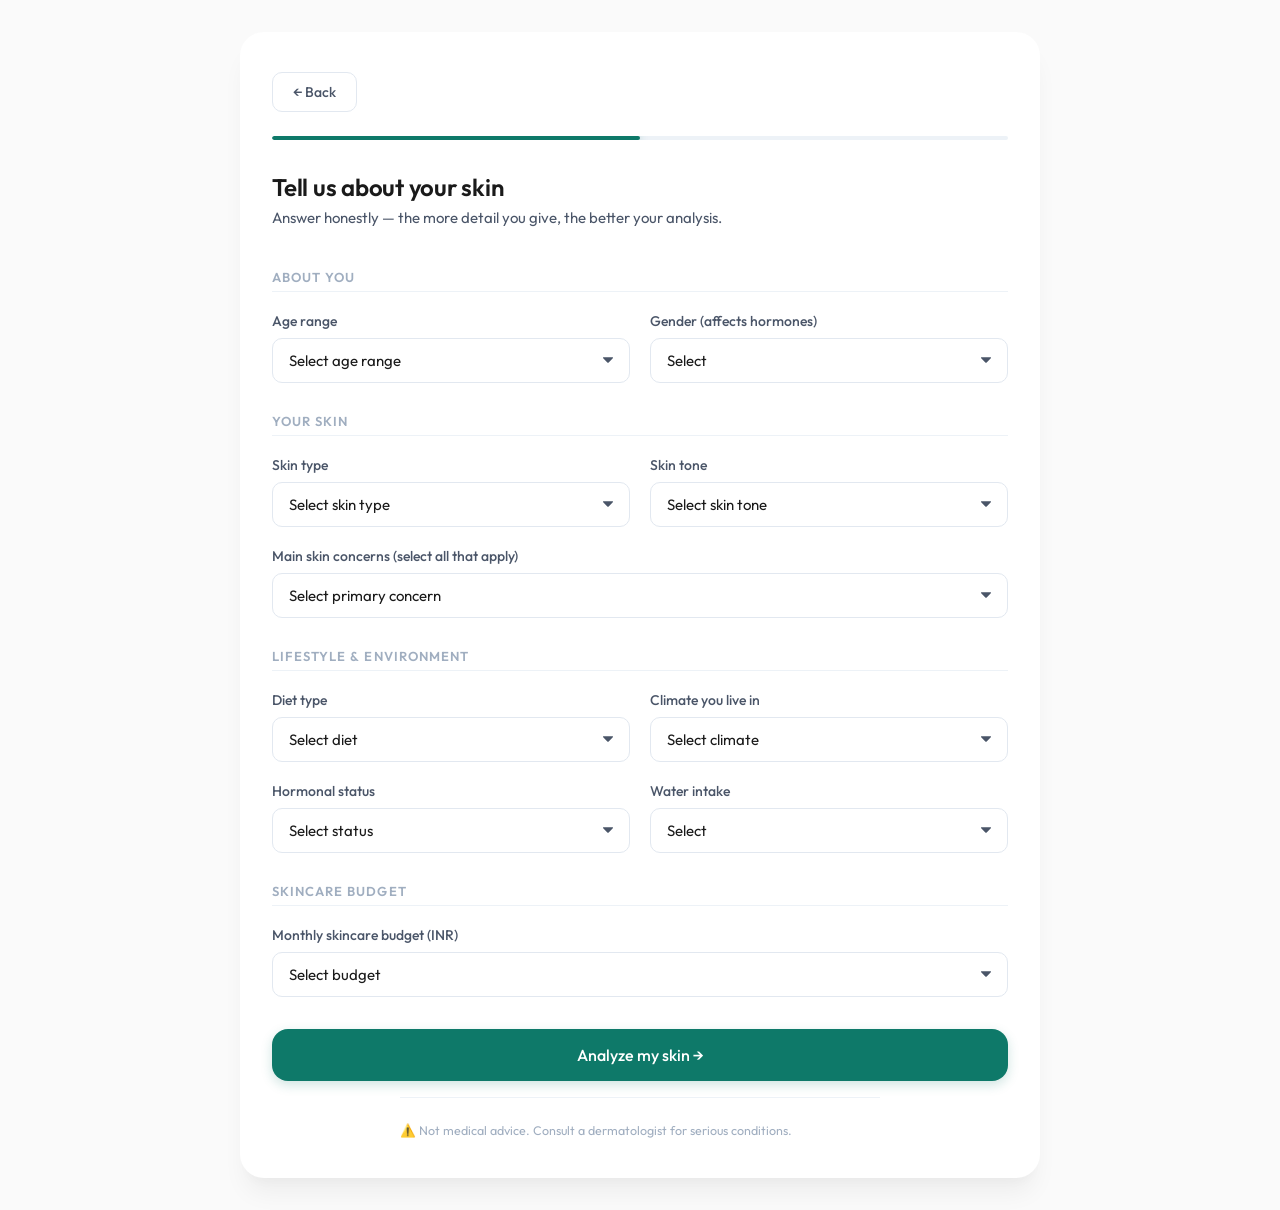
==== front-end/form.html @ 46da11d4 "Initial commit with AI assistant and skin model" ====
<!DOCTYPE html>
<html lang="en">
<head>
  <meta charset="UTF-8">
  <title>Analyze Skin - AI Skin Assistant</title>
  <link rel="stylesheet" href="style.css">
</head>
<body>
<div class="app">
  <a href="index.html" class="back-btn">← Back</a>
  <div class="progress-bar"><div class="progress-fill" style="width: 50%" id="progressBar"></div></div>

  <div class="form-header">
    <h2>Tell us about your skin</h2>
    <p>Answer honestly — the more detail you give, the better your analysis.</p>
  </div>

  <div class="form-grid">
    <span class="section-title">About you</span>

    <div class="form-group">
      <label>Age range</label>
      <select id="age">
        <option value="">Select age range</option>
        <option>13–17</option><option>18–24</option><option>25–34</option>
        <option>35–44</option><option>45–54</option><option>55+</option>
      </select>
    </div>

    <div class="form-group">
      <label>Gender (affects hormones)</label>
      <select id="gender">
        <option value="">Select</option>
        <option>Female</option><option>Male</option><option>Non-binary</option><option>Prefer not to say</option>
      </select>
    </div>

    <span class="section-title">Your skin</span>

    <div class="form-group">
      <label>Skin type</label>
      <select id="skinType">
        <option value="">Select skin type</option>
        <option>Oily</option><option>Dry</option><option>Combination</option>
        <option>Normal</option><option>Sensitive</option>
      </select>
    </div>

    <div class="form-group">
      <label>Skin tone</label>
      <select id="skinTone">
        <option value="">Select skin tone</option>
        <option>Very fair (Type I)</option><option>Fair (Type II)</option>
        <option>Medium (Type III)</option><option>Olive (Type IV)</option>
        <option>Brown (Type V)</option><option>Deep (Type VI)</option>
      </select>
    </div>

    <div class="form-group full">
      <label>Main skin concerns (select all that apply)</label>
      <select id="concerns">
        <option value="">Select primary concern</option>
        <option>Acne / breakouts</option><option>Dryness / flakiness</option>
        <option>Oiliness / shine</option><option>Pigmentation / dark spots</option>
        <option>Anti-aging / wrinkles</option><option>Redness / rosacea</option>
        <option>Uneven texture</option><option>Dullness</option>
      </select>
    </div>

    <span class="section-title">Lifestyle & environment</span>

    <div class="form-group">
      <label>Diet type</label>
      <select id="diet">
        <option value="">Select diet</option>
        <option>Balanced / healthy</option><option>High sugar / processed</option>
        <option>Dairy-heavy</option><option>Plant-based / vegan</option>
        <option>High protein / gym-focused</option>
      </select>
    </div>

    <div class="form-group">
      <label>Climate you live in</label>
      <select id="climate">
        <option value="">Select climate</option>
        <option>Hot & humid</option><option>Hot & dry</option>
        <option>Temperate / mild</option><option>Cold & dry</option>
        <option>Tropical</option>
      </select>
    </div>

    <div class="form-group">
      <label>Hormonal status</label>
      <select id="hormonal">
        <option value="">Select status</option>
        <option>Regular cycles, no issues</option><option>PCOS / hormonal acne</option>
        <option>Pregnant / postpartum</option><option>Menopause / perimenopause</option>
        <option>On hormonal contraception</option><option>Not applicable</option>
      </select>
    </div>

    <div class="form-group">
      <label>Water intake</label>
      <select id="water">
        <option value="">Select</option>
        <option>Less than 1L/day</option><option>1–2L/day</option>
        <option>2–3L/day</option><option>3L+ per day</option>
      </select>
    </div>

    <span class="section-title">Skincare budget</span>

    <div class="form-group full">
      <label>Monthly skincare budget (INR)</label>
      <select id="budget">
        <option value="">Select budget</option>
        <option>Under ₹1500 (drugstore)</option><option>₹1500–₹4000 (mid-range)</option>
        <option>₹4000–₹8000 (premium)</option><option>₹8000–₹16000 (luxury)</option>
        <option>₹16000+ (ultra-premium)</option>
      </select>
    </div>
  </div>

  <div class="error-msg" id="errorMsg">Please fill in all fields before analyzing.</div>

  <button class="analyze-btn" id="analyzeBtn" onclick="runAnalysis()">Analyze my skin →</button>

  <p class="disclaimer" style="text-align:left; margin-top:1rem;">⚠️ Not medical advice. Consult a dermatologist for serious conditions.</p>
</div>

<script>
  const fields = ['age','gender','skinType','skinTone','concerns','diet','climate','hormonal','water','budget'];
  
  // optionally load draft payload if they pressed back
  window.onload = () => {
    try {
      const saved = sessionStorage.getItem('skin_userdata');
      if (saved) {
        const d = JSON.parse(saved);
        fields.forEach(f => {
            if (d[f]) document.getElementById(f).value = d[f];
        });
      }
    } catch(e) {}
  };

  function validate() {
    for (let f of fields) {
      if (!document.getElementById(f).value) return false;
    }
    return true;
  }

  function getFormData() {
    const d = {};
    fields.forEach(f => d[f] = document.getElementById(f).value);
    return d;
  }

  function runAnalysis() {
    const err = document.getElementById('errorMsg');
    if (!validate()) { 
        err.classList.add('visible'); 
        return; 
    }
    err.classList.remove('visible');

    const userData = getFormData();
    sessionStorage.setItem('skin_userdata', JSON.stringify(userData));
    window.location.href = 'results.html';
  }
</script>
</body>
</html>
---- front-end/style.css ----
@import url('https://fonts.googleapis.com/css2?family=Outfit:wght@300;400;500;600&display=swap');

:root {
  --font-sans: 'Outfit', sans-serif;
  --color-text-primary: #1A1A1A;
  --color-text-secondary: #4A5568;
  --color-text-tertiary: #A0AEC0;
  --color-background-primary: #FFFFFF;
  --color-background-secondary: #F7FAFC;
  --color-border-secondary: #E2E8F0;
  --color-border-tertiary: #EDF2F7;
  --border-radius-md: 10px;
  --border-radius-lg: 16px;
  --border-radius-xl: 24px;
  --primary-color: #0E7969;
  --primary-hover: #0a5f51;
  --gradient-bg: linear-gradient(135deg, #f0fDf4 0%, #e2f5ee 100%);
  --card-shadow: 0 4px 6px -1px rgba(0, 0, 0, 0.05), 0 2px 4px -1px rgba(0, 0, 0, 0.03);
  --hover-shadow: 0 10px 15px -3px rgba(0, 0, 0, 0.1), 0 4px 6px -2px rgba(0, 0, 0, 0.05);
}

* { box-sizing: border-box; margin: 0; padding: 0; }
body { 
  font-family: var(--font-sans); 
  color: var(--color-text-primary); 
  background-color: #FAFAFA;
  min-height: 100vh;
  padding: 2rem 1rem;
  overflow-x: hidden;
}

.app { 
  width: 100%;
  max-width: 800px; 
  margin: 0 auto;
  background: var(--color-background-primary);
  border-radius: var(--border-radius-xl);
  box-shadow: 0 20px 25px -5px rgba(0, 0, 0, 0.05), 0 10px 10px -5px rgba(0, 0, 0, 0.02);
  padding: 2.5rem 2rem; 
  position: relative;
  animation: slideUp 0.6s ease-out forwards;
}

@keyframes slideUp {
  from { opacity: 0; transform: translateY(20px); }
  to { opacity: 1; transform: translateY(0); }
}

/* HOME */
.home-hero { text-align: center; padding: 1rem 1rem 3rem; }
.logo-ring { 
  width: 84px; height: 84px; 
  border-radius: 50%; 
  background: var(--gradient-bg); 
  display: flex; align-items: center; justify-content: center; 
  margin: 0 auto 1.5rem; 
  font-size: 36px; 
  box-shadow: inset 0 2px 4px rgba(255,255,255,0.6), 0 4px 10px rgba(14, 121, 105, 0.15);
  animation: float 6s ease-in-out infinite;
}

@keyframes float {
  0% { transform: translateY(0px); }
  50% { transform: translateY(-8px); }
  100% { transform: translateY(0px); }
}

.home-hero h1 { font-size: 32px; font-weight: 600; margin-bottom: 0.75rem; letter-spacing: -0.02em; }
.home-hero p { font-size: 16px; color: var(--color-text-secondary); max-width: 480px; margin: 0 auto 2.5rem; line-height: 1.6; animation: fadeIn 0.8s ease-out forwards; animation-delay: 0.2s; opacity: 0; }

.feature-grid { display: grid; grid-template-columns: repeat(auto-fit, minmax(170px, 1fr)); gap: 16px; margin-bottom: 3rem; }
.feat-card { 
  background: var(--color-background-secondary); 
  border-radius: var(--border-radius-lg); 
  padding: 1.25rem; 
  font-size: 14px;
  border: 1px solid transparent;
  transition: all 0.3s cubic-bezier(0.4, 0, 0.2, 1);
  animation: fadeIn 0.6s ease-out forwards;
  opacity: 0;
}
.feat-card:nth-child(1) { animation-delay: 0.3s; }
.feat-card:nth-child(2) { animation-delay: 0.4s; }
.feat-card:nth-child(3) { animation-delay: 0.5s; }
.feat-card:nth-child(4) { animation-delay: 0.6s; }

.feat-card:hover {
  transform: translateY(-6px) scale(1.02);
  box-shadow: var(--hover-shadow);
  border-color: #c6f0e3;
  background: #fff;
}

.feat-card .feat-icon { font-size: 24px; margin-bottom: 10px; }
.feat-card .feat-title { font-weight: 600; font-size: 15px; margin-bottom: 6px; color: var(--primary-color); }
.feat-card .feat-desc { color: var(--color-text-secondary); font-size: 13.5px; line-height: 1.5; }

.start-btn { 
  background: var(--primary-color); 
  color: #fff; 
  border: none; 
  border-radius: var(--border-radius-lg); 
  padding: 16px 48px; 
  font-size: 17px; 
  font-weight: 500; 
  font-family: var(--font-sans);
  cursor: pointer; 
  transition: all 0.2s ease; 
  box-shadow: 0 4px 12px rgba(14, 121, 105, 0.2);
  display: inline-block;
  text-decoration: none;
}
.start-btn:hover { background: var(--primary-hover); transform: scale(1.02); box-shadow: 0 6px 16px rgba(14, 121, 105, 0.3); }
.start-btn:active { transform: scale(0.98); }

.disclaimer { margin-top: 2rem; font-size: 12.5px; color: var(--color-text-tertiary); max-width: 480px; margin-left: auto; margin-right: auto; text-align: center; border-top: 1px solid var(--color-border-tertiary); padding-top: 1.5rem; }

/* FORM */
.form-page, .results-page { display: block; animation: fadeIn 0.4s ease-out forwards; }
@keyframes fadeIn { from { opacity: 0; transform: translateY(10px); } to { opacity: 1; transform: translateY(0); } }

.form-header { margin-bottom: 2rem; }
.form-header h2 { font-size: 24px; font-weight: 600; letter-spacing: -0.01em; }
.form-header p { font-size: 15px; color: var(--color-text-secondary); margin-top: 6px; }

.form-grid { display: grid; grid-template-columns: 1fr 1fr; gap: 20px; }
.form-group { display: flex; flex-direction: column; gap: 8px; }
.form-group.full { grid-column: 1 / -1; }
.form-group label { font-size: 14px; font-weight: 500; color: var(--color-text-secondary); }
.form-group select, .form-group input { 
  padding: 12px 16px; 
  border-radius: var(--border-radius-md); 
  border: 1.5px solid var(--color-border-secondary); 
  background: var(--color-background-primary); 
  color: var(--color-text-primary); 
  font-size: 15px; 
  font-family: var(--font-sans); 
  width: 100%; 
  transition: all 0.2s;
  appearance: none;
  background-image: url("data:image/svg+xml;charset=US-ASCII,%3Csvg%20xmlns%3D%22http%3A%2F%2Fwww.w3.org%2F2000%2Fsvg%22%20width%3D%22292.4%22%20height%3D%22292.4%22%3E%3Cpath%20fill%3D%22%234A5568%22%20d%3D%22M287%2069.4a17.6%2017.6%200%200%200-13-5.4H18.4c-5%200-9.3%201.8-12.9%205.4A17.6%2017.6%200%200%200%200%2082.2c0%205%201.8%209.3%205.4%2012.9l128%20127.9c3.6%203.6%207.8%205.4%2012.8%205.4s9.2-1.8%2012.8-5.4L287%2095c3.5-3.5%205.4-7.8%205.4-12.8%200-5-1.9-9.2-5.5-12.8z%22%2F%3E%3C%2Fsvg%3E");
  background-repeat: no-repeat;
  background-position: right 1rem top 50%;
  background-size: 0.65rem auto;
}
.form-group select:focus, .form-group input:focus { 
  outline: none; 
  border-color: var(--primary-color); 
  box-shadow: 0 0 0 4px rgba(14, 121, 105, 0.1); 
}

.section-title { font-size: 13px; font-weight: 600; color: var(--color-text-tertiary); text-transform: uppercase; letter-spacing: 0.08em; grid-column: 1 / -1; margin-top: 10px; padding-bottom: 6px; border-bottom: 1.5px solid var(--color-border-tertiary); }

.analyze-btn { margin-top: 2rem; background: var(--primary-color); color: #fff; border: none; border-radius: var(--border-radius-lg); padding: 16px 32px; font-size: 16px; font-weight: 500; font-family: var(--font-sans); cursor: pointer; transition: all 0.2s; width: 100%; box-shadow: 0 4px 12px rgba(14, 121, 105, 0.2); }
.analyze-btn:hover { background: var(--primary-hover); transform: translateY(-2px); }
.analyze-btn:active { transform: translateY(0); }
.analyze-btn:disabled { opacity: 0.6; cursor: not-allowed; transform: none; }

.back-btn { background: transparent; border: 1.5px solid var(--color-border-secondary); border-radius: var(--border-radius-md); padding: 10px 20px; font-size: 14px; font-family: var(--font-sans); font-weight: 500; cursor: pointer; color: var(--color-text-secondary); margin-bottom: 1.5rem; transition: all 0.2s; display: inline-block; text-decoration: none; }
.back-btn:hover { background: var(--color-background-secondary); border-color: var(--color-text-tertiary); }

/* RESULTS */
.results-header { margin-bottom: 2rem; }
.results-header h2 { font-size: 24px; font-weight: 600; }
.results-header p { font-size: 15px; color: var(--color-text-secondary); margin-top: 6px; }

.loading-state { text-align: center; padding: 4rem 1rem; }
.spinner { width: 48px; height: 48px; border: 3px solid var(--color-border-tertiary); border-top-color: var(--primary-color); border-radius: 50%; animation: spin 0.8s ease-in-out infinite; margin: 0 auto 1.5rem; }
.loading-state p { color: var(--color-text-secondary); font-size: 16px; font-weight: 500; }

.result-content { display: none; }
.result-content.visible { display: block; animation: fadeIn 0.5s ease forwards; }

.result-section { background: #fff; border: 1.5px solid var(--color-border-tertiary); border-radius: var(--border-radius-lg); padding: 1.75rem; margin-bottom: 1.25rem; box-shadow: var(--card-shadow); transition: transform 0.3s cubic-bezier(0.4, 0, 0.2, 1), box-shadow 0.3s ease; opacity: 0; animation: slideUp 0.6s ease-out forwards; }
.result-section:nth-child(1) { animation-delay: 0.1s; }
.result-section:nth-child(2) { animation-delay: 0.2s; }
.result-section:nth-child(3) { animation-delay: 0.3s; }
.result-section:nth-child(4) { animation-delay: 0.4s; }
.result-section:nth-child(5) { animation-delay: 0.5s; }
.result-section:nth-child(6) { animation-delay: 0.6s; }

.result-section:hover { border-color: var(--color-border-secondary); transform: translateY(-4px); box-shadow: var(--hover-shadow); }

.section-badge { font-size: 12px; font-weight: 600; text-transform: uppercase; letter-spacing: 0.08em; padding: 4px 12px; border-radius: 20px; display: inline-block; margin-bottom: 14px; }
.badge-analysis { background: var(--gradient-bg); color: #0F6E56; }
.badge-routine { background: linear-gradient(135deg, #e6f1fb 0%, #d4e6f9 100%); color: #185FA5; }
.badge-explain { background: linear-gradient(135deg, #faeeda 0%, #f3e0c0 100%); color: #854F0B; }
.badge-tips { background: linear-gradient(135deg, #eeedfe 0%, #e0defe 100%); color: #534AB7; }
.badge-fairness { background: linear-gradient(135deg, #faece7 0%, #f3dbd2 100%); color: #993C1D; }

.result-section h3 { font-size: 18px; font-weight: 600; margin-bottom: 14px; color: var(--color-text-primary); }
.result-body { font-size: 15.5px; color: var(--color-text-secondary); line-height: 1.8; white-space: pre-wrap; }

.metric-row { display: flex; gap: 12px; flex-wrap: wrap; margin-bottom: 20px; }
.metric-chip { background: var(--color-background-secondary); border: 1px solid var(--color-border-tertiary); border-radius: 20px; padding: 8px 16px; font-size: 14px; display: flex; align-items: center; gap: 10px; font-weight: 500; }
.metric-dot { width: 10px; height: 10px; border-radius: 50%; flex-shrink: 0; box-shadow: 0 0 0 2px rgba(255,255,255,0.8); }
.dot-low { background: #1D9E75; }
.dot-mid { background: #EF9F27; }
.dot-high { background: #E24B4A; }

.restart-btn { margin-top: 2rem; background: var(--color-background-secondary); border: 1.5px solid var(--color-border-secondary); border-radius: var(--border-radius-lg); padding: 14px 32px; font-size: 15px; font-weight: 500; font-family: var(--font-sans); cursor: pointer; color: var(--color-text-secondary); width: 100%; transition: all 0.2s; display: block; text-align: center; text-decoration: none; }
.restart-btn:hover { background: #E2E8F0; color: var(--color-text-primary); transform: translateY(-2px); }

.progress-bar { height: 4px; background: var(--color-border-tertiary); border-radius: 4px; margin-bottom: 2rem; overflow: hidden; position: relative; }
.progress-fill { height: 100%; background: var(--primary-color); border-radius: 4px; transition: width 0.6s cubic-bezier(0.4, 0, 0.2, 1); box-shadow: 0 0 8px rgba(14, 121, 105, 0.4); }

.error-msg { background: #FEF2F2; color: #991B1B; border: 1.5px solid #FCA5A5; border-radius: var(--border-radius-md); padding: 14px 18px; font-size: 14.5px; font-weight: 500; margin-top: 1.5rem; display: none; animation: shake 0.4s ease-in-out; }
@keyframes shake { 0%, 100% { transform: translateX(0); } 25% { transform: translateX(-4px); } 75% { transform: translateX(4px); } }
.error-msg.visible { display: block; }
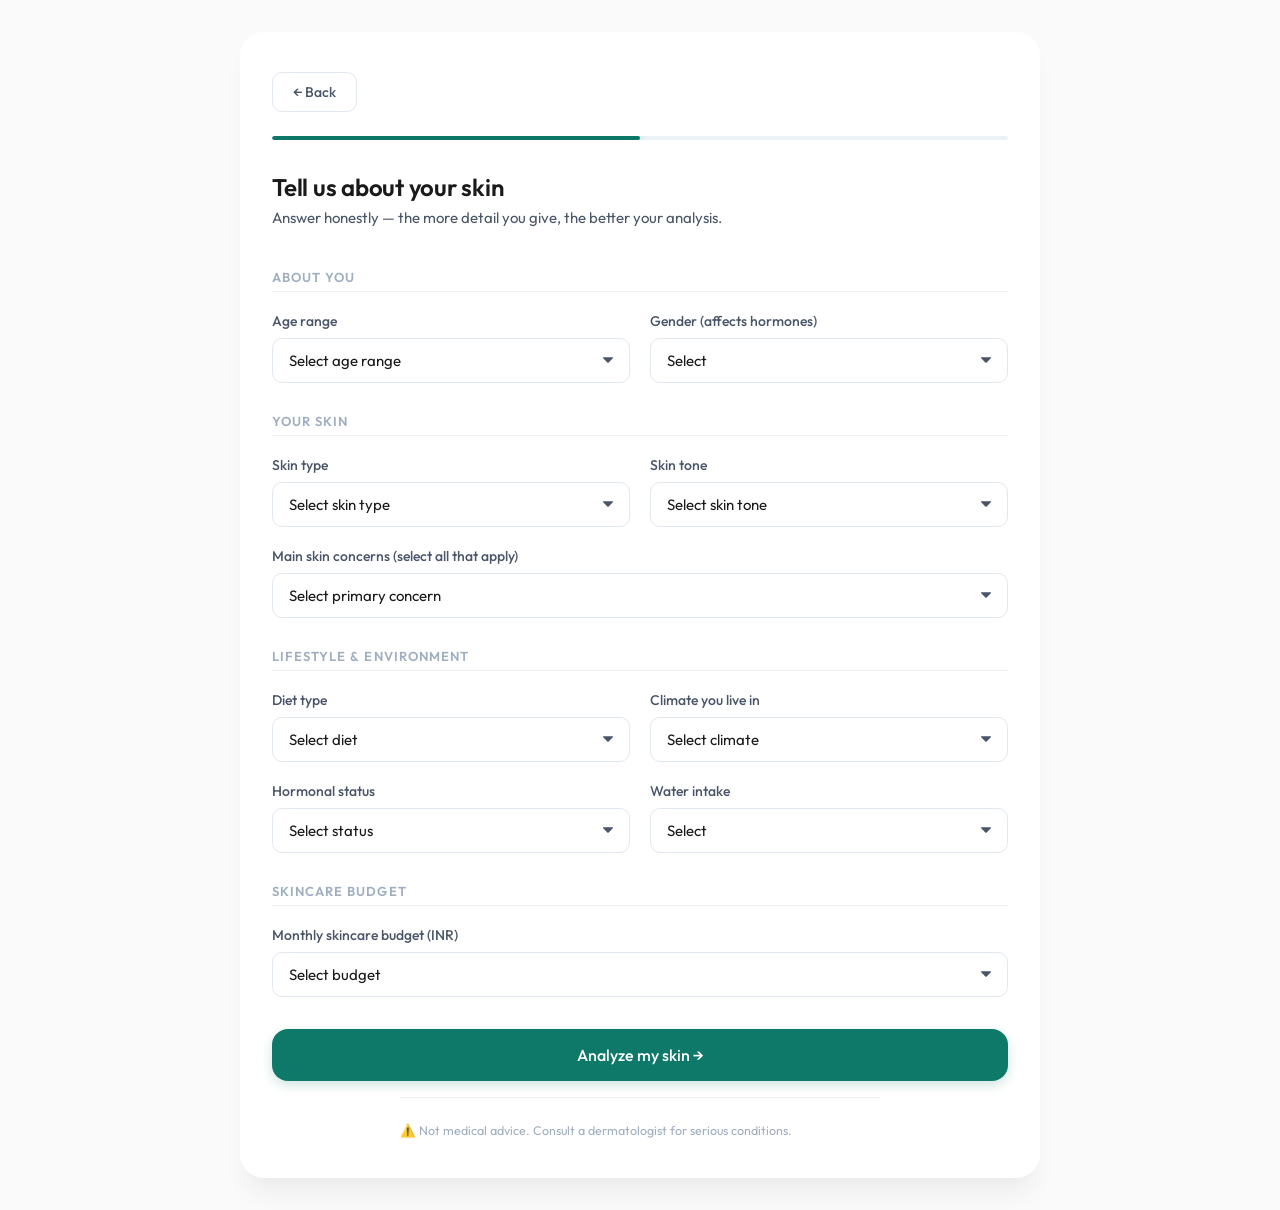
==== commit ea9f64cc: "Improve mobile responsiveness: add viewport tags and media queries" ====
--- a/front-end/form.html
+++ b/front-end/form.html
@@ -2,6 +2,7 @@
 <html lang="en">
 <head>
   <meta charset="UTF-8">
+  <meta name="viewport" content="width=device-width, initial-scale=1.0">
   <title>Analyze Skin - AI Skin Assistant</title>
   <link rel="stylesheet" href="style.css">
 </head>
@@ -29,7 +30,7 @@
 
     <div class="form-group">
       <label>Gender (affects hormones)</label>
-      <select id="gender">
+      <select id="gender" onchange="updateHormonalOptions()">
         <option value="">Select</option>
         <option>Female</option><option>Male</option><option>Non-binary</option><option>Prefer not to say</option>
       </select>
@@ -114,9 +115,9 @@
       <label>Monthly skincare budget (INR)</label>
       <select id="budget">
         <option value="">Select budget</option>
-        <option>Under ₹1500 (drugstore)</option><option>₹1500–₹4000 (mid-range)</option>
-        <option>₹4000–₹8000 (premium)</option><option>₹8000–₹16000 (luxury)</option>
-        <option>₹16000+ (ultra-premium)</option>
+        <option>Under ₹500 (Value)</option><option>₹500–₹1000 (Budget Friendly)</option>
+        <option>₹1000–₹2500 (Mid-range)</option><option>₹2500–₹5000 (Premium)</option>
+        <option>₹5000–₹10000 (High-end)</option><option>₹10000+ (Luxury)</option>
       </select>
     </div>
   </div>
@@ -138,11 +139,68 @@
       if (saved) {
         const d = JSON.parse(saved);
         fields.forEach(f => {
-            if (d[f]) document.getElementById(f).value = d[f];
+            if (d[f]) {
+                const el = document.getElementById(f);
+                if (el) {
+                    el.value = d[f];
+                    if (f === 'gender') updateHormonalOptions();
+                }
+            }
         });
+        // re-apply hormonal value after its options are populated
+        if (d.hormonal) document.getElementById('hormonal').value = d.hormonal;
       }
     } catch(e) {}
   };
+
+  const hormonalOptions = {
+    'Female': [
+      'Regular cycles, no issues',
+      'PCOS / hormonal acne',
+      'Pregnant / postpartum',
+      'Menopause / perimenopause',
+      'On hormonal contraception'
+    ],
+    'Male': [
+      'Balanced / Healthy',
+      'High Testosterone (potential oiliness)',
+      'Low Testosterone (potential dryness)',
+      'Stress-related hormonal spikes',
+      'Not applicable'
+    ],
+    'Non-binary': [
+      'Hormonal balance / Regular',
+      'Hormonal-related acne',
+      'Hormone Replacement Therapy (HRT)',
+      'Other / Fluctuating',
+      'Not applicable'
+    ],
+    'Prefer not to say': [
+      'Hormonal balance / Regular',
+      'Hormonal-related acne',
+      'Other / Fluctuating',
+      'Not applicable'
+    ]
+  };
+
+  function updateHormonalOptions() {
+    const gender = document.getElementById('gender').value;
+    const hormonalSelect = document.getElementById('hormonal');
+    const options = hormonalOptions[gender] || ['Select gender first'];
+    
+    const currentVal = hormonalSelect.value;
+    hormonalSelect.innerHTML = '<option value="">Select status</option>';
+    
+    options.forEach(opt => {
+      const o = document.createElement('option');
+      o.value = opt;
+      o.textContent = opt;
+      hormonalSelect.appendChild(o);
+    });
+
+    // Try to restore value if it still exists in the new list
+    if (currentVal) hormonalSelect.value = currentVal;
+  }
 
   function validate() {
     for (let f of fields) {
--- a/front-end/style.css
+++ b/front-end/style.css
@@ -188,8 +188,78 @@
 .badge-tips { background: linear-gradient(135deg, #eeedfe 0%, #e0defe 100%); color: #534AB7; }
 .badge-fairness { background: linear-gradient(135deg, #faece7 0%, #f3dbd2 100%); color: #993C1D; }
 
-.result-section h3 { font-size: 18px; font-weight: 600; margin-bottom: 14px; color: var(--color-text-primary); }
+.result-section h3 { font-size: 20px; font-weight: 600; margin-bottom: 18px; color: var(--color-text-primary); border-bottom: 2px solid var(--color-border-tertiary); padding-bottom: 10px; }
 .result-body { font-size: 15.5px; color: var(--color-text-secondary); line-height: 1.8; white-space: pre-wrap; }
+
+.result-body h4 { font-size: 14px; font-weight: 700; color: var(--color-text-tertiary); margin-top: 32px; margin-bottom: 12px; text-transform: uppercase; letter-spacing: 0.1em; border-left: 2px solid var(--primary-color); padding-left: 12px; }
+
+.choice-block { margin-bottom: 24px; display: flex; flex-direction: column; gap: 12px; }
+
+.primary-suggestion { 
+  background: white; 
+  border: 2px solid var(--primary-color); 
+  border-radius: var(--border-radius-lg); 
+  padding: 24px; 
+  position: relative; 
+  box-shadow: 0 10px 15px -3px rgba(14, 121, 105, 0.1); 
+  transition: all 0.3s;
+}
+.primary-suggestion:hover { transform: scale(1.01); box-shadow: 0 15px 25px -5px rgba(14, 121, 105, 0.15); }
+
+.strong-badge { 
+  position: absolute; 
+  top: -12px; 
+  left: 20px; 
+  background: var(--primary-color); 
+  color: white; 
+  font-size: 10px; 
+  font-weight: 700; 
+  padding: 4px 12px; 
+  border-radius: 20px; 
+  letter-spacing: 0.05em; 
+  box-shadow: 0 4px 6px rgba(14, 121, 105, 0.2);
+}
+
+.prod-name { font-size: 18px; font-weight: 700; color: var(--color-text-primary); margin-bottom: 4px; }
+.prod-meta { font-size: 13px; color: var(--color-text-tertiary); margin-bottom: 16px; font-weight: 500; }
+.why-reason { 
+  background: var(--color-background-secondary); 
+  border-radius: var(--border-radius-md); 
+  padding: 16px; 
+  font-size: 14px; 
+  line-height: 1.6; 
+  color: var(--color-text-secondary); 
+  border-left: 4px solid var(--primary-color);
+}
+.why-reason strong { color: var(--primary-color); }
+
+.primary-suggestion.verified { 
+  background: #f0fdf9; 
+  border-color: var(--primary-color); 
+  border-width: 2.5px;
+}
+
+.check-icon { 
+  margin-right: 6px; 
+  font-weight: 800; 
+}
+
+.purchase-guide { 
+  margin-top: 14px; 
+  font-size: 12px; 
+  font-weight: 600; 
+  color: var(--primary-color); 
+  text-transform: uppercase; 
+  letter-spacing: 0.05em;
+  display: flex;
+  align-items: center;
+}
+.purchase-guide::before { content: "ℹ"; margin-right: 8px; font-size: 14px; }
+
+.alternatives-section { padding: 0 12px; opacity: 0.75; }
+.alt-label { font-size: 11px; font-weight: 700; color: var(--color-text-tertiary); margin-bottom: 8px; text-transform: uppercase; letter-spacing: 0.05em; }
+.alt-item { font-size: 13px; color: var(--color-text-secondary); padding: 5px 0; border-bottom: 1px dashed var(--color-border-tertiary); display: flex; align-items: center; }
+.alt-item em { color: var(--color-text-tertiary); font-style: normal; font-size: 12px; margin-left: 4px; }
 
 .metric-row { display: flex; gap: 12px; flex-wrap: wrap; margin-bottom: 20px; }
 .metric-chip { background: var(--color-background-secondary); border: 1px solid var(--color-border-tertiary); border-radius: 20px; padding: 8px 16px; font-size: 14px; display: flex; align-items: center; gap: 10px; font-weight: 500; }
@@ -207,3 +277,75 @@
 .error-msg { background: #FEF2F2; color: #991B1B; border: 1.5px solid #FCA5A5; border-radius: var(--border-radius-md); padding: 14px 18px; font-size: 14.5px; font-weight: 500; margin-top: 1.5rem; display: none; animation: shake 0.4s ease-in-out; }
 @keyframes shake { 0%, 100% { transform: translateX(0); } 25% { transform: translateX(-4px); } 75% { transform: translateX(4px); } }
 .error-msg.visible { display: block; }
+
+.brand-highlight {
+  font-weight: 600;
+  color: var(--primary-color);
+  background: rgba(14, 121, 105, 0.08);
+  padding: 2px 6px;
+  border-radius: 4px;
+  transition: all 0.2s;
+}
+.brand-highlight:hover {
+  background: rgba(14, 121, 105, 0.15);
+}
+
+/* RESPONSIVE DESIGN */
+@media (max-width: 768px) {
+  .app {
+    padding: 2rem 1.5rem;
+  }
+  .home-hero h1 {
+    font-size: 28px;
+  }
+}
+
+@media (max-width: 600px) {
+  body {
+    padding: 1rem 0.5rem;
+  }
+  .app {
+    padding: 1.5rem 1rem;
+    border-radius: var(--border-radius-lg);
+  }
+  .home-hero {
+    padding-bottom: 2rem;
+  }
+  .home-hero h1 {
+    font-size: 24px;
+  }
+  .logo-ring {
+    width: 64px;
+    height: 64px;
+    font-size: 28px;
+  }
+  .form-grid {
+    grid-template-columns: 1fr;
+    gap: 16px;
+  }
+  .analyze-btn, .start-btn {
+    padding: 14px 24px;
+    font-size: 15px;
+  }
+  .result-section {
+    padding: 1.25rem;
+  }
+  .result-section h3 {
+    font-size: 18px;
+  }
+  .primary-suggestion {
+    padding: 20px 16px;
+  }
+  .why-reason {
+    padding: 12px;
+    font-size: 13px;
+  }
+  .metric-row {
+    gap: 8px;
+  }
+  .metric-chip {
+    padding: 6px 12px;
+    font-size: 13px;
+  }
+}
+
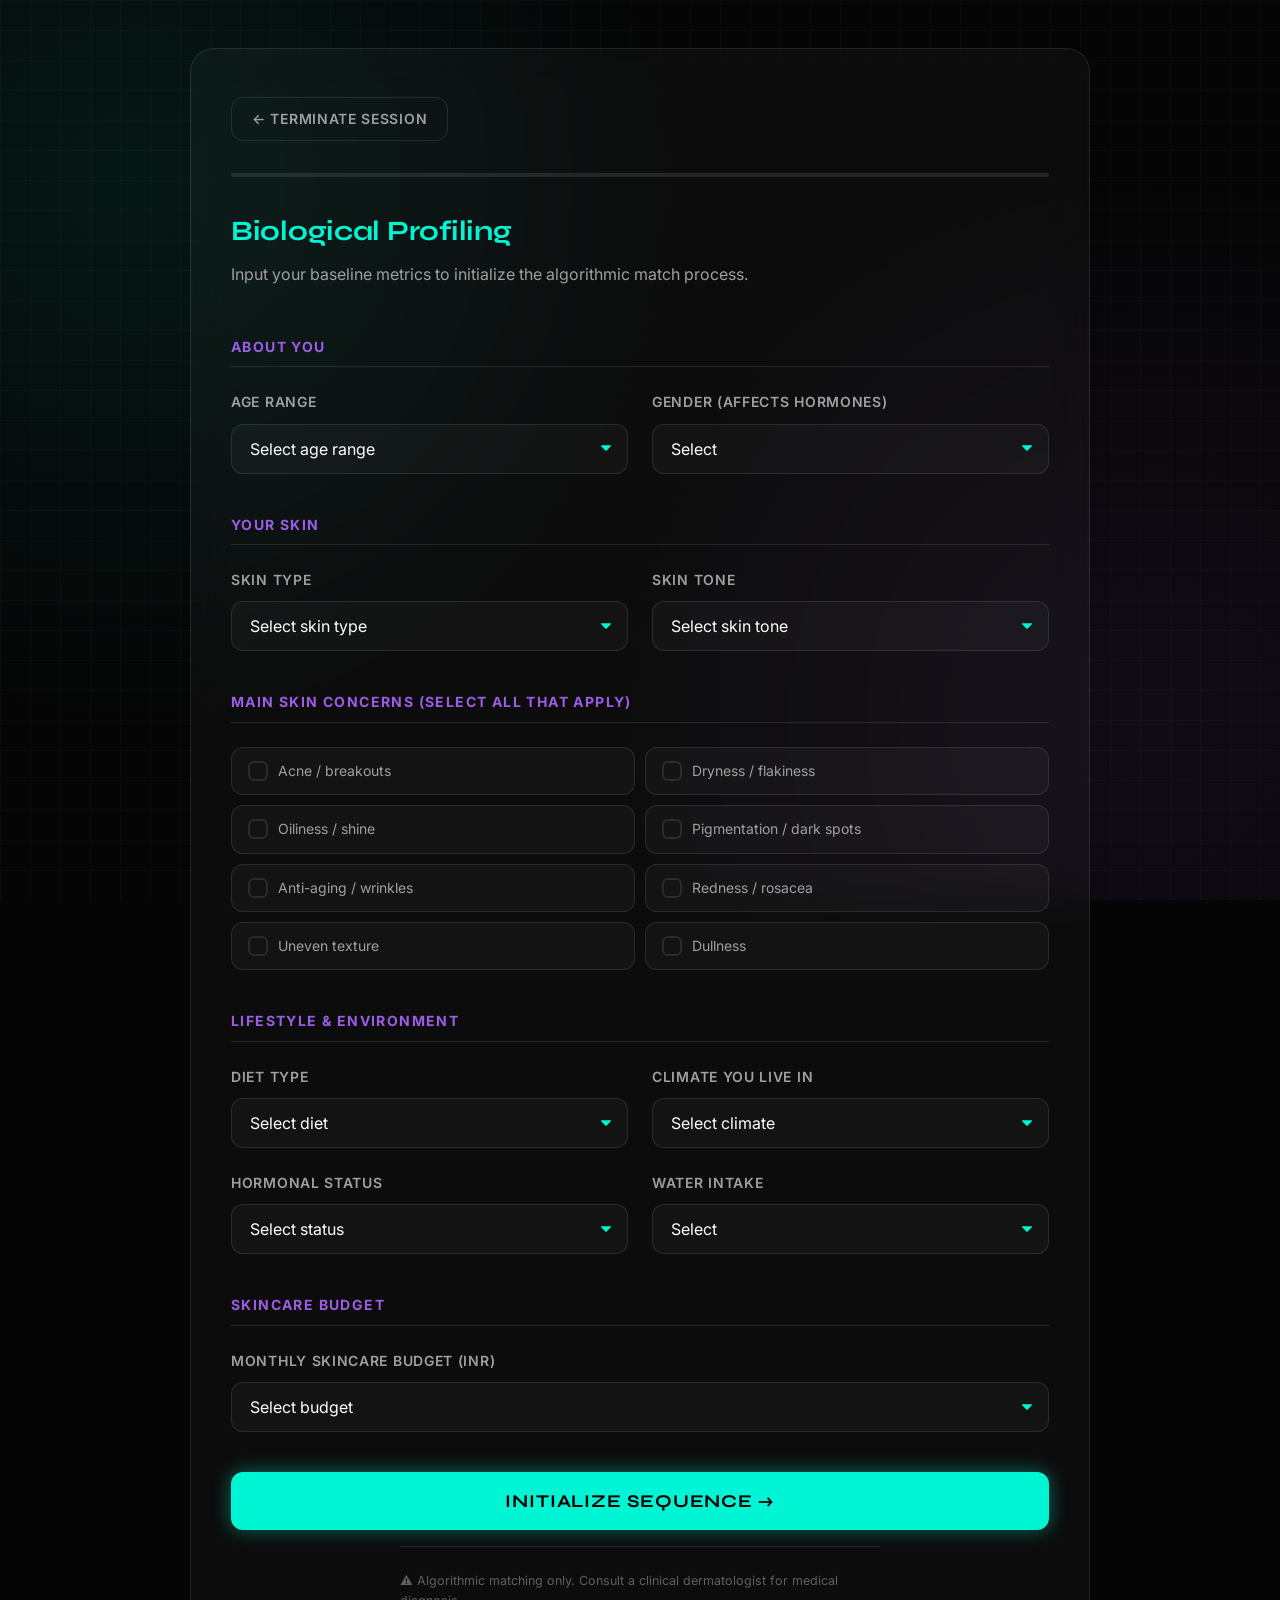
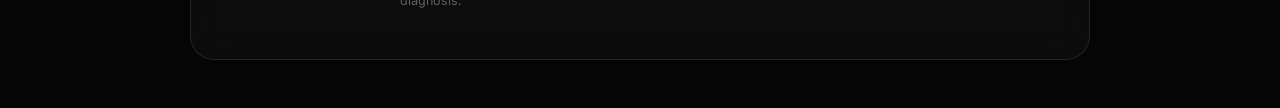
==== commit d211c680: "feat: complete premium clinical skincare dashboard and backend logic" ====
--- a/front-end/form.html
+++ b/front-end/form.html
@@ -3,226 +3,311 @@
 <head>
   <meta charset="UTF-8">
   <meta name="viewport" content="width=device-width, initial-scale=1.0">
-  <title>Analyze Skin - AI Skin Assistant</title>
+  <meta name="description" content="Complete your biological skin profile for personalized AI-powered skincare recommendations.">
+  <link rel="icon" href="data:image/svg+xml,<svg xmlns='http://www.w3.org/2000/svg' viewBox='0 0 100 100'><text y='.9em' font-size='90'>🧬</text></svg>">
+  <title>Biological Profiling - The Skin Genome</title>
   <link rel="stylesheet" href="style.css">
 </head>
 <body>
 <div class="app">
-  <a href="index.html" class="back-btn">← Back</a>
-  <div class="progress-bar"><div class="progress-fill" style="width: 50%" id="progressBar"></div></div>
+  <a href="index.html" class="back-btn">← Terminate Session</a>
+  <div class="progress-bar"><div class="progress-fill" id="progressBar" style="width:0%"></div></div>
 
   <div class="form-header">
-    <h2>Tell us about your skin</h2>
-    <p>Answer honestly — the more detail you give, the better your analysis.</p>
+    <h2>Biological Profiling</h2>
+    <p>Input your baseline metrics to initialize the algorithmic match process.</p>
   </div>
 
   <div class="form-grid">
     <span class="section-title">About you</span>
 
-    <div class="form-group">
-      <label>Age range</label>
-      <select id="age">
+    <div class="form-group" id="group-age">
+      <label for="age">Age range</label>
+      <select id="age" onchange="onFieldChange()">
         <option value="">Select age range</option>
         <option>13–17</option><option>18–24</option><option>25–34</option>
         <option>35–44</option><option>45–54</option><option>55+</option>
       </select>
-    </div>
-
-    <div class="form-group">
-      <label>Gender (affects hormones)</label>
-      <select id="gender" onchange="updateHormonalOptions()">
+      <div class="field-error">Please select your age range</div>
+    </div>
+
+    <div class="form-group" id="group-gender">
+      <label for="gender">Gender (affects hormones)</label>
+      <select id="gender" onchange="updateHormonalOptions(); onFieldChange()">
         <option value="">Select</option>
         <option>Female</option><option>Male</option><option>Non-binary</option><option>Prefer not to say</option>
       </select>
+      <div class="field-error">Please select your gender</div>
     </div>
 
     <span class="section-title">Your skin</span>
 
-    <div class="form-group">
-      <label>Skin type</label>
-      <select id="skinType">
+    <div class="form-group" id="group-skinType">
+      <label for="skinType">Skin type</label>
+      <select id="skinType" onchange="onFieldChange()">
         <option value="">Select skin type</option>
         <option>Oily</option><option>Dry</option><option>Combination</option>
         <option>Normal</option><option>Sensitive</option>
       </select>
-    </div>
-
-    <div class="form-group">
-      <label>Skin tone</label>
-      <select id="skinTone">
+      <div class="field-error">Please select your skin type</div>
+    </div>
+
+    <div class="form-group" id="group-skinTone">
+      <label for="skinTone">Skin tone</label>
+      <select id="skinTone" onchange="onFieldChange()">
         <option value="">Select skin tone</option>
         <option>Very fair (Type I)</option><option>Fair (Type II)</option>
         <option>Medium (Type III)</option><option>Olive (Type IV)</option>
         <option>Brown (Type V)</option><option>Deep (Type VI)</option>
       </select>
-    </div>
-
-    <div class="form-group full">
-      <label>Main skin concerns (select all that apply)</label>
-      <select id="concerns">
-        <option value="">Select primary concern</option>
-        <option>Acne / breakouts</option><option>Dryness / flakiness</option>
-        <option>Oiliness / shine</option><option>Pigmentation / dark spots</option>
-        <option>Anti-aging / wrinkles</option><option>Redness / rosacea</option>
-        <option>Uneven texture</option><option>Dullness</option>
-      </select>
-    </div>
+      <div class="field-error">Please select your skin tone</div>
+    </div>
+
+    <span class="section-title">Main skin concerns (select all that apply)</span>
+    <div class="concern-pills" id="concernPills">
+      <div class="concern-pill" tabindex="0" data-value="Acne / breakouts" onclick="toggleConcern(this)" onkeydown="if(event.key==='Enter')toggleConcern(this)">
+        <div class="pill-check"></div><span>Acne / breakouts</span>
+      </div>
+      <div class="concern-pill" tabindex="0" data-value="Dryness / flakiness" onclick="toggleConcern(this)" onkeydown="if(event.key==='Enter')toggleConcern(this)">
+        <div class="pill-check"></div><span>Dryness / flakiness</span>
+      </div>
+      <div class="concern-pill" tabindex="0" data-value="Oiliness / shine" onclick="toggleConcern(this)" onkeydown="if(event.key==='Enter')toggleConcern(this)">
+        <div class="pill-check"></div><span>Oiliness / shine</span>
+      </div>
+      <div class="concern-pill" tabindex="0" data-value="Pigmentation / dark spots" onclick="toggleConcern(this)" onkeydown="if(event.key==='Enter')toggleConcern(this)">
+        <div class="pill-check"></div><span>Pigmentation / dark spots</span>
+      </div>
+      <div class="concern-pill" tabindex="0" data-value="Anti-aging / wrinkles" onclick="toggleConcern(this)" onkeydown="if(event.key==='Enter')toggleConcern(this)">
+        <div class="pill-check"></div><span>Anti-aging / wrinkles</span>
+      </div>
+      <div class="concern-pill" tabindex="0" data-value="Redness / rosacea" onclick="toggleConcern(this)" onkeydown="if(event.key==='Enter')toggleConcern(this)">
+        <div class="pill-check"></div><span>Redness / rosacea</span>
+      </div>
+      <div class="concern-pill" tabindex="0" data-value="Uneven texture" onclick="toggleConcern(this)" onkeydown="if(event.key==='Enter')toggleConcern(this)">
+        <div class="pill-check"></div><span>Uneven texture</span>
+      </div>
+      <div class="concern-pill" tabindex="0" data-value="Dullness" onclick="toggleConcern(this)" onkeydown="if(event.key==='Enter')toggleConcern(this)">
+        <div class="pill-check"></div><span>Dullness</span>
+      </div>
+    </div>
+    <div class="concern-error" id="concernError">Please select at least one skin concern</div>
 
     <span class="section-title">Lifestyle & environment</span>
 
-    <div class="form-group">
-      <label>Diet type</label>
-      <select id="diet">
+    <div class="form-group" id="group-diet">
+      <label for="diet">Diet type</label>
+      <select id="diet" onchange="onFieldChange()">
         <option value="">Select diet</option>
         <option>Balanced / healthy</option><option>High sugar / processed</option>
         <option>Dairy-heavy</option><option>Plant-based / vegan</option>
         <option>High protein / gym-focused</option>
       </select>
-    </div>
-
-    <div class="form-group">
-      <label>Climate you live in</label>
-      <select id="climate">
+      <div class="field-error">Please select your diet type</div>
+    </div>
+
+    <div class="form-group" id="group-climate">
+      <label for="climate">Climate you live in</label>
+      <select id="climate" onchange="onFieldChange()">
         <option value="">Select climate</option>
         <option>Hot & humid</option><option>Hot & dry</option>
         <option>Temperate / mild</option><option>Cold & dry</option>
         <option>Tropical</option>
       </select>
-    </div>
-
-    <div class="form-group">
-      <label>Hormonal status</label>
-      <select id="hormonal">
+      <div class="field-error">Please select your climate</div>
+    </div>
+
+    <div class="form-group" id="group-hormonal">
+      <label for="hormonal">Hormonal status</label>
+      <select id="hormonal" onchange="onFieldChange()">
         <option value="">Select status</option>
         <option>Regular cycles, no issues</option><option>PCOS / hormonal acne</option>
         <option>Pregnant / postpartum</option><option>Menopause / perimenopause</option>
         <option>On hormonal contraception</option><option>Not applicable</option>
       </select>
-    </div>
-
-    <div class="form-group">
-      <label>Water intake</label>
-      <select id="water">
+      <div class="field-error">Please select hormonal status</div>
+    </div>
+
+    <div class="form-group" id="group-water">
+      <label for="water">Water intake</label>
+      <select id="water" onchange="onFieldChange()">
         <option value="">Select</option>
         <option>Less than 1L/day</option><option>1–2L/day</option>
         <option>2–3L/day</option><option>3L+ per day</option>
       </select>
+      <div class="field-error">Please select your water intake</div>
     </div>
 
     <span class="section-title">Skincare budget</span>
 
-    <div class="form-group full">
-      <label>Monthly skincare budget (INR)</label>
-      <select id="budget">
+    <div class="form-group full" id="group-budget">
+      <label for="budget">Monthly skincare budget (INR)</label>
+      <select id="budget" onchange="onFieldChange()">
         <option value="">Select budget</option>
         <option>Under ₹500 (Value)</option><option>₹500–₹1000 (Budget Friendly)</option>
         <option>₹1000–₹2500 (Mid-range)</option><option>₹2500–₹5000 (Premium)</option>
         <option>₹5000–₹10000 (High-end)</option><option>₹10000+ (Luxury)</option>
       </select>
+      <div class="field-error">Please select your budget</div>
+    </div>
+
+    <!-- Live Preview -->
+    <div class="live-preview" id="livePreview" style="display:none;">
+      <div class="live-preview-title">📋 Your Profile Summary</div>
+      <div class="live-preview-content" id="previewContent"></div>
     </div>
   </div>
 
-  <div class="error-msg" id="errorMsg">Please fill in all fields before analyzing.</div>
-
-  <button class="analyze-btn" id="analyzeBtn" onclick="runAnalysis()">Analyze my skin →</button>
-
-  <p class="disclaimer" style="text-align:left; margin-top:1rem;">⚠️ Not medical advice. Consult a dermatologist for serious conditions.</p>
+  <div class="error-msg" id="errorMsg"></div>
+
+  <button class="analyze-btn" id="analyzeBtn" onclick="runAnalysis()">Initialize Sequence →</button>
+
+  <p class="disclaimer" style="text-align:left; margin-top:1rem;">⚠️ Algorithmic matching only. Consult a clinical dermatologist for medical diagnosis.</p>
 </div>
 
 <script>
-  const fields = ['age','gender','skinType','skinTone','concerns','diet','climate','hormonal','water','budget'];
-  
-  // optionally load draft payload if they pressed back
+  const selectFields = ['age','gender','skinType','skinTone','diet','climate','hormonal','water','budget'];
+  const allFields = [...selectFields, 'concerns'];
+  let selectedConcerns = [];
+
+  // --- Load saved data ---
   window.onload = () => {
     try {
       const saved = sessionStorage.getItem('skin_userdata');
       if (saved) {
         const d = JSON.parse(saved);
-        fields.forEach(f => {
-            if (d[f]) {
-                const el = document.getElementById(f);
-                if (el) {
-                    el.value = d[f];
-                    if (f === 'gender') updateHormonalOptions();
-                }
-            }
+        selectFields.forEach(f => {
+          if (d[f]) {
+            const el = document.getElementById(f);
+            if (el) { el.value = d[f]; if (f === 'gender') updateHormonalOptions(); }
+          }
         });
-        // re-apply hormonal value after its options are populated
         if (d.hormonal) document.getElementById('hormonal').value = d.hormonal;
+        if (d.concerns) {
+          const concerns = d.concerns.split(', ').filter(Boolean);
+          document.querySelectorAll('.concern-pill').forEach(pill => {
+            if (concerns.includes(pill.dataset.value)) { pill.classList.add('active'); pill.querySelector('.pill-check').textContent = '✓'; selectedConcerns.push(pill.dataset.value); }
+          });
+        }
       }
     } catch(e) {}
+    updateProgress();
+    updatePreview();
   };
 
+  // --- Concern pills ---
+  function toggleConcern(el) {
+    const val = el.dataset.value;
+    const check = el.querySelector('.pill-check');
+    if (el.classList.contains('active')) {
+      el.classList.remove('active');
+      check.textContent = '';
+      selectedConcerns = selectedConcerns.filter(c => c !== val);
+    } else {
+      el.classList.add('active');
+      check.textContent = '✓';
+      selectedConcerns.push(val);
+    }
+    document.getElementById('concernError').classList.toggle('visible', selectedConcerns.length === 0);
+    onFieldChange();
+  }
+
+  // --- Hormonal options by gender ---
   const hormonalOptions = {
-    'Female': [
-      'Regular cycles, no issues',
-      'PCOS / hormonal acne',
-      'Pregnant / postpartum',
-      'Menopause / perimenopause',
-      'On hormonal contraception'
-    ],
-    'Male': [
-      'Balanced / Healthy',
-      'High Testosterone (potential oiliness)',
-      'Low Testosterone (potential dryness)',
-      'Stress-related hormonal spikes',
-      'Not applicable'
-    ],
-    'Non-binary': [
-      'Hormonal balance / Regular',
-      'Hormonal-related acne',
-      'Hormone Replacement Therapy (HRT)',
-      'Other / Fluctuating',
-      'Not applicable'
-    ],
-    'Prefer not to say': [
-      'Hormonal balance / Regular',
-      'Hormonal-related acne',
-      'Other / Fluctuating',
-      'Not applicable'
-    ]
+    'Female': ['Regular cycles, no issues','PCOS / hormonal acne','Pregnant / postpartum','Menopause / perimenopause','On hormonal contraception'],
+    'Male': ['Balanced / Healthy','High Testosterone (potential oiliness)','Low Testosterone (potential dryness)','Stress-related hormonal spikes','Not applicable'],
+    'Non-binary': ['Hormonal balance / Regular','Hormonal-related acne','Hormone Replacement Therapy (HRT)','Other / Fluctuating','Not applicable'],
+    'Prefer not to say': ['Hormonal balance / Regular','Hormonal-related acne','Other / Fluctuating','Not applicable']
   };
 
   function updateHormonalOptions() {
     const gender = document.getElementById('gender').value;
-    const hormonalSelect = document.getElementById('hormonal');
-    const options = hormonalOptions[gender] || ['Select gender first'];
-    
-    const currentVal = hormonalSelect.value;
-    hormonalSelect.innerHTML = '<option value="">Select status</option>';
-    
-    options.forEach(opt => {
+    const sel = document.getElementById('hormonal');
+    const cur = sel.value;
+    sel.innerHTML = '<option value="">Select status</option>';
+    (hormonalOptions[gender] || []).forEach(opt => {
       const o = document.createElement('option');
-      o.value = opt;
-      o.textContent = opt;
-      hormonalSelect.appendChild(o);
+      o.value = opt; o.textContent = opt; sel.appendChild(o);
     });
-
-    // Try to restore value if it still exists in the new list
-    if (currentVal) hormonalSelect.value = currentVal;
-  }
-
-  function validate() {
-    for (let f of fields) {
-      if (!document.getElementById(f).value) return false;
+    if (cur) sel.value = cur;
+  }
+
+  // --- Validation ---
+  function validate(showErrors) {
+    let valid = true;
+    selectFields.forEach(f => {
+      const group = document.getElementById('group-' + f);
+      const val = document.getElementById(f).value;
+      if (!val) {
+        if (showErrors) group.classList.add('has-error');
+        valid = false;
+      } else {
+        group.classList.remove('has-error');
+      }
+    });
+    if (selectedConcerns.length === 0) {
+      if (showErrors) document.getElementById('concernError').classList.add('visible');
+      valid = false;
+    } else {
+      document.getElementById('concernError').classList.remove('visible');
     }
-    return true;
-  }
-
+    return valid;
+  }
+
+  // --- Progress & Preview ---
+  function onFieldChange() {
+    updateProgress();
+    updatePreview();
+  }
+
+  function updateProgress() {
+    let filled = 0;
+    selectFields.forEach(f => { if (document.getElementById(f).value) filled++; });
+    if (selectedConcerns.length > 0) filled++;
+    const pct = Math.round((filled / allFields.length) * 100);
+    document.getElementById('progressBar').style.width = pct + '%';
+  }
+
+  function updatePreview() {
+    const age = document.getElementById('age').value;
+    const skin = document.getElementById('skinType').value;
+    const tone = document.getElementById('skinTone').value;
+    const climate = document.getElementById('climate').value;
+    const budget = document.getElementById('budget').value;
+    const concerns = selectedConcerns.join(', ');
+
+    const parts = [];
+    if (age) parts.push(`<strong>${age}</strong> years`);
+    if (skin) parts.push(`<strong>${skin}</strong> skin`);
+    if (tone) parts.push(`<strong>${tone}</strong>`);
+    if (concerns) parts.push(`Concerns: <strong>${concerns}</strong>`);
+    if (climate) parts.push(`<strong>${climate}</strong> climate`);
+    if (budget) parts.push(`Budget: <strong>${budget}</strong>`);
+
+    const preview = document.getElementById('livePreview');
+    if (parts.length > 0) {
+      preview.style.display = 'block';
+      document.getElementById('previewContent').innerHTML = parts.join(' · ');
+    } else {
+      preview.style.display = 'none';
+    }
+  }
+
+  // --- Submit ---
   function getFormData() {
     const d = {};
-    fields.forEach(f => d[f] = document.getElementById(f).value);
+    selectFields.forEach(f => d[f] = document.getElementById(f).value);
+    d.concerns = selectedConcerns.join(', ');
     return d;
   }
 
   function runAnalysis() {
     const err = document.getElementById('errorMsg');
-    if (!validate()) { 
-        err.classList.add('visible'); 
-        return; 
+    if (!validate(true)) {
+      err.textContent = 'Please complete all required fields before proceeding.';
+      err.classList.add('visible');
+      return;
     }
     err.classList.remove('visible');
-
     const userData = getFormData();
     sessionStorage.setItem('skin_userdata', JSON.stringify(userData));
     window.location.href = 'results.html';
--- a/front-end/style.css
+++ b/front-end/style.css
@@ -1,62 +1,90 @@
-@import url('https://fonts.googleapis.com/css2?family=Outfit:wght@300;400;500;600&display=swap');
+@import url('https://fonts.googleapis.com/css2?family=Inter:wght@300;400;500;600;700&family=Syne:wght@600;700;800&display=swap');
 
 :root {
-  --font-sans: 'Outfit', sans-serif;
-  --color-text-primary: #1A1A1A;
-  --color-text-secondary: #4A5568;
-  --color-text-tertiary: #A0AEC0;
-  --color-background-primary: #FFFFFF;
-  --color-background-secondary: #F7FAFC;
-  --color-border-secondary: #E2E8F0;
-  --color-border-tertiary: #EDF2F7;
-  --border-radius-md: 10px;
-  --border-radius-lg: 16px;
-  --border-radius-xl: 24px;
-  --primary-color: #0E7969;
-  --primary-hover: #0a5f51;
-  --gradient-bg: linear-gradient(135deg, #f0fDf4 0%, #e2f5ee 100%);
-  --card-shadow: 0 4px 6px -1px rgba(0, 0, 0, 0.05), 0 2px 4px -1px rgba(0, 0, 0, 0.03);
-  --hover-shadow: 0 10px 15px -3px rgba(0, 0, 0, 0.1), 0 4px 6px -2px rgba(0, 0, 0, 0.05);
-}
-
-* { box-sizing: border-box; margin: 0; padding: 0; }
+  --font-sans: 'Inter', sans-serif;
+  --font-header: 'Syne', sans-serif;
+  
+  --color-bg: #050505;
+  --color-surface: rgba(255, 255, 255, 0.03);
+  --color-surface-hover: rgba(255, 255, 255, 0.06);
+  --color-border: rgba(255, 255, 255, 0.1);
+  --color-border-glow: rgba(0, 245, 212, 0.3);
+  
+  --color-primary: #00F5D4; /* Neon Mint */
+  --color-primary-glow: rgba(0, 245, 212, 0.4);
+  --color-secondary: #9B5DE5; /* Electric Violet */
+  --color-secondary-glow: rgba(155, 93, 229, 0.4);
+  
+  --color-text: #FFFFFF;
+  --color-text-dim: #A0A0A0;
+  --color-text-muted: #606060;
+  
+  --glass-blur: blur(20px);
+  --border-radius-lg: 24px;
+  --border-radius-md: 12px;
+  
+  --shadow-neon: 0 0 20px var(--color-primary-glow);
+}
+
+* { 
+  box-sizing: border-box; 
+  margin: 0; 
+  padding: 0; 
+}
+
 body { 
   font-family: var(--font-sans); 
-  color: var(--color-text-primary); 
-  background-color: #FAFAFA;
+  color: var(--color-text); 
+  background-color: var(--color-bg);
+  background-image: 
+    linear-gradient(rgba(255, 255, 255, 0.02) 1px, transparent 1px),
+    linear-gradient(90deg, rgba(255, 255, 255, 0.02) 1px, transparent 1px),
+    radial-gradient(circle at 10% 20%, rgba(0, 245, 212, 0.08) 0%, transparent 40%),
+    radial-gradient(circle at 90% 80%, rgba(155, 93, 229, 0.08) 0%, transparent 40%);
+  background-size: 30px 30px, 30px 30px, 100% 100%, 100% 100%;
+  background-attachment: fixed;
   min-height: 100vh;
-  padding: 2rem 1rem;
+  padding: 3rem 1rem;
   overflow-x: hidden;
-}
+  line-height: 1.6;
+}
+
+::-webkit-scrollbar { width: 8px; }
+::-webkit-scrollbar-track { background: var(--color-bg); }
+::-webkit-scrollbar-thumb { background: rgba(255, 255, 255, 0.1); border-radius: 4px; }
+::-webkit-scrollbar-thumb:hover { background: rgba(255, 255, 255, 0.2); }
 
 .app { 
   width: 100%;
-  max-width: 800px; 
+  max-width: 900px; 
   margin: 0 auto;
-  background: var(--color-background-primary);
-  border-radius: var(--border-radius-xl);
-  box-shadow: 0 20px 25px -5px rgba(0, 0, 0, 0.05), 0 10px 10px -5px rgba(0, 0, 0, 0.02);
-  padding: 2.5rem 2rem; 
+  background: var(--color-surface);
+  backdrop-filter: var(--glass-blur);
+  -webkit-backdrop-filter: var(--glass-blur);
+  border: 1px solid var(--color-border);
+  border-radius: var(--border-radius-lg);
+  padding: 3rem 2.5rem; 
   position: relative;
-  animation: slideUp 0.6s ease-out forwards;
+  animation: slideUp 0.8s cubic-bezier(0.16, 1, 0.3, 1) forwards;
 }
 
 @keyframes slideUp {
-  from { opacity: 0; transform: translateY(20px); }
+  from { opacity: 0; transform: translateY(40px); }
   to { opacity: 1; transform: translateY(0); }
 }
 
 /* HOME */
-.home-hero { text-align: center; padding: 1rem 1rem 3rem; }
+.home-hero { text-align: center; padding: 2rem 1rem 4rem; }
 .logo-ring { 
-  width: 84px; height: 84px; 
+  width: 100px; height: 100px; 
   border-radius: 50%; 
-  background: var(--gradient-bg); 
+  background: var(--color-surface); 
   display: flex; align-items: center; justify-content: center; 
-  margin: 0 auto 1.5rem; 
-  font-size: 36px; 
-  box-shadow: inset 0 2px 4px rgba(255,255,255,0.6), 0 4px 10px rgba(14, 121, 105, 0.15);
-  animation: float 6s ease-in-out infinite;
+  margin: 0 auto 2rem; 
+  font-size: 42px; 
+  border: 1px solid var(--color-primary);
+  box-shadow: 0 0 30px var(--color-primary-glow);
+  animation: float 6s ease-in-out infinite, glow 4s ease-in-out infinite;
 }
 
 @keyframes float {
@@ -65,18 +93,40 @@
   100% { transform: translateY(0px); }
 }
 
-.home-hero h1 { font-size: 32px; font-weight: 600; margin-bottom: 0.75rem; letter-spacing: -0.02em; }
-.home-hero p { font-size: 16px; color: var(--color-text-secondary); max-width: 480px; margin: 0 auto 2.5rem; line-height: 1.6; animation: fadeIn 0.8s ease-out forwards; animation-delay: 0.2s; opacity: 0; }
+@keyframes glow {
+  0%, 100% { box-shadow: 0 0 20px var(--color-primary-glow); }
+  50% { box-shadow: 0 0 40px var(--color-primary-glow); }
+}
+
+.home-hero h1 { 
+  font-family: var(--font-header);
+  font-size: 48px; 
+  font-weight: 800; 
+  margin-bottom: 1rem; 
+  letter-spacing: -0.04em;
+  background: linear-gradient(to right, #fff, #888);
+  -webkit-background-clip: text;
+  -webkit-text-fill-color: transparent;
+}
+.home-hero p { 
+  font-size: 18px; 
+  color: var(--color-text-dim); 
+  max-width: 520px; 
+  margin: 0 auto 3rem; 
+  line-height: 1.7; 
+  animation: fadeIn 1s ease-out forwards; 
+  animation-delay: 0.3s; 
+  opacity: 0; 
+}
 
 .feature-grid { display: grid; grid-template-columns: repeat(auto-fit, minmax(170px, 1fr)); gap: 16px; margin-bottom: 3rem; }
 .feat-card { 
-  background: var(--color-background-secondary); 
-  border-radius: var(--border-radius-lg); 
-  padding: 1.25rem; 
-  font-size: 14px;
-  border: 1px solid transparent;
-  transition: all 0.3s cubic-bezier(0.4, 0, 0.2, 1);
-  animation: fadeIn 0.6s ease-out forwards;
+  background: var(--color-surface); 
+  border-radius: var(--border-radius-md); 
+  padding: 1.5rem; 
+  border: 1px solid var(--color-border);
+  transition: all 0.4s cubic-bezier(0.16, 1, 0.3, 1);
+  animation: fadeIn 0.8s ease-out forwards;
   opacity: 0;
 }
 .feat-card:nth-child(1) { animation-delay: 0.3s; }
@@ -85,93 +135,111 @@
 .feat-card:nth-child(4) { animation-delay: 0.6s; }
 
 .feat-card:hover {
-  transform: translateY(-6px) scale(1.02);
-  box-shadow: var(--hover-shadow);
-  border-color: #c6f0e3;
-  background: #fff;
-}
-
-.feat-card .feat-icon { font-size: 24px; margin-bottom: 10px; }
-.feat-card .feat-title { font-weight: 600; font-size: 15px; margin-bottom: 6px; color: var(--primary-color); }
-.feat-card .feat-desc { color: var(--color-text-secondary); font-size: 13.5px; line-height: 1.5; }
+  transform: translateY(-8px);
+  background: var(--color-surface-hover);
+  border-color: var(--color-primary);
+  box-shadow: 0 10px 30px rgba(0, 245, 212, 0.1);
+}
+
+.feat-card .feat-icon { font-size: 28px; margin-bottom: 12px; }
+.feat-card .feat-title { font-family: var(--font-header); font-weight: 700; font-size: 16px; margin-bottom: 8px; color: var(--color-primary); }
+.feat-card .feat-desc { color: var(--color-text-dim); font-size: 14px; line-height: 1.6; }
 
 .start-btn { 
-  background: var(--primary-color); 
-  color: #fff; 
+  background: var(--color-primary); 
+  color: #000; 
   border: none; 
-  border-radius: var(--border-radius-lg); 
-  padding: 16px 48px; 
-  font-size: 17px; 
-  font-weight: 500; 
-  font-family: var(--font-sans);
+  border-radius: var(--border-radius-md); 
+  padding: 18px 56px; 
+  font-size: 18px; 
+  font-weight: 700; 
+  font-family: var(--font-header);
   cursor: pointer; 
-  transition: all 0.2s ease; 
-  box-shadow: 0 4px 12px rgba(14, 121, 105, 0.2);
+  transition: all 0.3s cubic-bezier(0.16, 1, 0.3, 1); 
+  box-shadow: 0 0 20px var(--color-primary-glow);
   display: inline-block;
   text-decoration: none;
-}
-.start-btn:hover { background: var(--primary-hover); transform: scale(1.02); box-shadow: 0 6px 16px rgba(14, 121, 105, 0.3); }
-.start-btn:active { transform: scale(0.98); }
-
-.disclaimer { margin-top: 2rem; font-size: 12.5px; color: var(--color-text-tertiary); max-width: 480px; margin-left: auto; margin-right: auto; text-align: center; border-top: 1px solid var(--color-border-tertiary); padding-top: 1.5rem; }
+  text-transform: uppercase;
+  letter-spacing: 0.05em;
+}
+.start-btn:hover { 
+  transform: scale(1.05); 
+  box-shadow: 0 0 40px var(--color-primary-glow); 
+}
+.start-btn:active { transform: scale(0.95); }
+
+.disclaimer { margin-top: 2rem; font-size: 12.5px; color: var(--color-text-muted); max-width: 480px; margin-left: auto; margin-right: auto; text-align: center; border-top: 1px solid var(--color-border); padding-top: 1.5rem; }
 
 /* FORM */
 .form-page, .results-page { display: block; animation: fadeIn 0.4s ease-out forwards; }
 @keyframes fadeIn { from { opacity: 0; transform: translateY(10px); } to { opacity: 1; transform: translateY(0); } }
 
 .form-header { margin-bottom: 2rem; }
-.form-header h2 { font-size: 24px; font-weight: 600; letter-spacing: -0.01em; }
-.form-header p { font-size: 15px; color: var(--color-text-secondary); margin-top: 6px; }
-
-.form-grid { display: grid; grid-template-columns: 1fr 1fr; gap: 20px; }
-.form-group { display: flex; flex-direction: column; gap: 8px; }
+.form-header h2 { font-size: 28px; font-weight: 700; font-family: var(--font-header); letter-spacing: -0.01em; color: var(--color-primary); }
+.form-header p { font-size: 16px; color: var(--color-text-dim); margin-top: 8px; }
+
+.form-grid { display: grid; grid-template-columns: 1fr 1fr; gap: 24px; }
+.form-group { display: flex; flex-direction: column; gap: 10px; }
 .form-group.full { grid-column: 1 / -1; }
-.form-group label { font-size: 14px; font-weight: 500; color: var(--color-text-secondary); }
+.form-group label { font-size: 14px; font-weight: 600; color: var(--color-text-dim); text-transform: uppercase; letter-spacing: 0.05em; }
 .form-group select, .form-group input { 
-  padding: 12px 16px; 
+  padding: 14px 18px; 
   border-radius: var(--border-radius-md); 
-  border: 1.5px solid var(--color-border-secondary); 
-  background: var(--color-background-primary); 
-  color: var(--color-text-primary); 
-  font-size: 15px; 
+  border: 1px solid var(--color-border); 
+  background: var(--color-surface); 
+  color: var(--color-text); 
+  font-size: 16px; 
   font-family: var(--font-sans); 
   width: 100%; 
-  transition: all 0.2s;
+  transition: all 0.3s ease;
   appearance: none;
-  background-image: url("data:image/svg+xml;charset=US-ASCII,%3Csvg%20xmlns%3D%22http%3A%2F%2Fwww.w3.org%2F2000%2Fsvg%22%20width%3D%22292.4%22%20height%3D%22292.4%22%3E%3Cpath%20fill%3D%22%234A5568%22%20d%3D%22M287%2069.4a17.6%2017.6%200%200%200-13-5.4H18.4c-5%200-9.3%201.8-12.9%205.4A17.6%2017.6%200%200%200%200%2082.2c0%205%201.8%209.3%205.4%2012.9l128%20127.9c3.6%203.6%207.8%205.4%2012.8%205.4s9.2-1.8%2012.8-5.4L287%2095c3.5-3.5%205.4-7.8%205.4-12.8%200-5-1.9-9.2-5.5-12.8z%22%2F%3E%3C%2Fsvg%3E");
+  background-image: url("data:image/svg+xml;charset=US-ASCII,%3Csvg%20xmlns%3D%22http%3A%2F%2Fwww.w3.org%2F2000%2Fsvg%22%20width%3D%22292.4%22%20height%3D%22292.4%22%3E%3Cpath%20fill%3D%22%2300F5D4%22%20d%3D%22M287%2069.4a17.6%2017.6%200%200%200-13-5.4H18.4c-5%200-9.3%201.8-12.9%205.4A17.6%2017.6%200%200%200%200%2082.2c0%205%201.8%209.3%205.4%2012.9l128%20127.9c3.6%203.6%207.8%205.4%2012.8%205.4s9.2-1.8%2012.8-5.4L287%2095c3.5-3.5%205.4-7.8%205.4-12.8%200-5-1.9-9.2-5.5-12.8z%22%2F%3E%3C%2Fsvg%3E");
   background-repeat: no-repeat;
   background-position: right 1rem top 50%;
   background-size: 0.65rem auto;
 }
 .form-group select:focus, .form-group input:focus { 
   outline: none; 
-  border-color: var(--primary-color); 
-  box-shadow: 0 0 0 4px rgba(14, 121, 105, 0.1); 
-}
-
-.section-title { font-size: 13px; font-weight: 600; color: var(--color-text-tertiary); text-transform: uppercase; letter-spacing: 0.08em; grid-column: 1 / -1; margin-top: 10px; padding-bottom: 6px; border-bottom: 1.5px solid var(--color-border-tertiary); }
-
-.analyze-btn { margin-top: 2rem; background: var(--primary-color); color: #fff; border: none; border-radius: var(--border-radius-lg); padding: 16px 32px; font-size: 16px; font-weight: 500; font-family: var(--font-sans); cursor: pointer; transition: all 0.2s; width: 100%; box-shadow: 0 4px 12px rgba(14, 121, 105, 0.2); }
-.analyze-btn:hover { background: var(--primary-hover); transform: translateY(-2px); }
+  border-color: var(--color-primary); 
+  box-shadow: 0 0 15px var(--color-primary-glow); 
+  background: rgba(0, 245, 212, 0.05);
+}
+.form-group select option { background: var(--color-bg); color: var(--color-text); }
+
+.section-title { font-size: 14px; font-weight: 700; color: var(--color-secondary); text-transform: uppercase; letter-spacing: 0.1em; grid-column: 1 / -1; margin-top: 16px; padding-bottom: 8px; border-bottom: 1px solid var(--color-border); }
+
+.analyze-btn { margin-top: 2.5rem; background: var(--color-primary); color: #000; border: none; border-radius: var(--border-radius-md); padding: 18px 32px; font-size: 18px; font-weight: 700; font-family: var(--font-header); cursor: pointer; transition: all 0.3s; width: 100%; box-shadow: 0 0 20px var(--color-primary-glow); text-transform: uppercase; letter-spacing: 0.05em; }
+.analyze-btn:hover { transform: translateY(-4px); box-shadow: 0 0 30px var(--color-primary-glow); }
 .analyze-btn:active { transform: translateY(0); }
-.analyze-btn:disabled { opacity: 0.6; cursor: not-allowed; transform: none; }
-
-.back-btn { background: transparent; border: 1.5px solid var(--color-border-secondary); border-radius: var(--border-radius-md); padding: 10px 20px; font-size: 14px; font-family: var(--font-sans); font-weight: 500; cursor: pointer; color: var(--color-text-secondary); margin-bottom: 1.5rem; transition: all 0.2s; display: inline-block; text-decoration: none; }
-.back-btn:hover { background: var(--color-background-secondary); border-color: var(--color-text-tertiary); }
+.analyze-btn:disabled { opacity: 0.5; cursor: not-allowed; transform: none; box-shadow: none; }
+
+.back-btn { background: transparent; border: 1px solid var(--color-border); border-radius: var(--border-radius-md); padding: 10px 20px; font-size: 14px; font-family: var(--font-sans); font-weight: 600; cursor: pointer; color: var(--color-text-dim); margin-bottom: 2rem; transition: all 0.3s; display: inline-flex; align-items: center; gap: 8px; text-decoration: none; text-transform: uppercase; letter-spacing: 0.05em; }
+.back-btn:hover { background: var(--color-surface); border-color: var(--color-primary); color: var(--color-primary); box-shadow: 0 0 15px var(--color-primary-glow); }
 
 /* RESULTS */
-.results-header { margin-bottom: 2rem; }
-.results-header h2 { font-size: 24px; font-weight: 600; }
-.results-header p { font-size: 15px; color: var(--color-text-secondary); margin-top: 6px; }
-
-.loading-state { text-align: center; padding: 4rem 1rem; }
-.spinner { width: 48px; height: 48px; border: 3px solid var(--color-border-tertiary); border-top-color: var(--primary-color); border-radius: 50%; animation: spin 0.8s ease-in-out infinite; margin: 0 auto 1.5rem; }
-.loading-state p { color: var(--color-text-secondary); font-size: 16px; font-weight: 500; }
+.results-header { margin-bottom: 3rem; text-align: center; }
+.results-header h2 { font-size: 32px; font-weight: 800; font-family: var(--font-header); color: var(--color-primary); text-shadow: 0 0 20px var(--color-primary-glow); }
+.results-header p { font-size: 16px; color: var(--color-text-dim); margin-top: 8px; }
+
+.loading-state { text-align: center; padding: 6rem 1rem; }
+.spinner { 
+  width: 64px; height: 64px; 
+  border: 4px solid var(--color-surface); 
+  border-top-color: var(--color-primary); 
+  border-bottom-color: var(--color-secondary);
+  border-radius: 50%; 
+  animation: spin 1.2s cubic-bezier(0.68, -0.55, 0.265, 1.55) infinite; 
+  margin: 0 auto 2rem; 
+  box-shadow: 0 0 20px var(--color-primary-glow), inset 0 0 15px var(--color-secondary-glow); 
+}
+@keyframes spin { to { transform: rotate(360deg); } }
+.loading-state p { color: var(--color-primary); font-size: 18px; font-family: var(--font-header); font-weight: 700; letter-spacing: 0.1em; text-transform: uppercase; animation: pulse 2s infinite; }
+@keyframes pulse { 0%, 100% { opacity: 1; } 50% { opacity: 0.5; } }
 
 .result-content { display: none; }
-.result-content.visible { display: block; animation: fadeIn 0.5s ease forwards; }
-
-.result-section { background: #fff; border: 1.5px solid var(--color-border-tertiary); border-radius: var(--border-radius-lg); padding: 1.75rem; margin-bottom: 1.25rem; box-shadow: var(--card-shadow); transition: transform 0.3s cubic-bezier(0.4, 0, 0.2, 1), box-shadow 0.3s ease; opacity: 0; animation: slideUp 0.6s ease-out forwards; }
+.result-content.visible { display: block; animation: fadeIn 0.6s ease forwards; }
+
+.result-section { background: var(--color-surface); border: 1px solid var(--color-border); border-radius: var(--border-radius-lg); padding: 2rem; margin-bottom: 2rem; backdrop-filter: var(--glass-blur); -webkit-backdrop-filter: var(--glass-blur); transition: transform 0.4s cubic-bezier(0.16, 1, 0.3, 1), box-shadow 0.4s ease; opacity: 0; animation: slideUp 0.8s ease-out forwards; }
 .result-section:nth-child(1) { animation-delay: 0.1s; }
 .result-section:nth-child(2) { animation-delay: 0.2s; }
 .result-section:nth-child(3) { animation-delay: 0.3s; }
@@ -179,115 +247,117 @@
 .result-section:nth-child(5) { animation-delay: 0.5s; }
 .result-section:nth-child(6) { animation-delay: 0.6s; }
 
-.result-section:hover { border-color: var(--color-border-secondary); transform: translateY(-4px); box-shadow: var(--hover-shadow); }
-
-.section-badge { font-size: 12px; font-weight: 600; text-transform: uppercase; letter-spacing: 0.08em; padding: 4px 12px; border-radius: 20px; display: inline-block; margin-bottom: 14px; }
-.badge-analysis { background: var(--gradient-bg); color: #0F6E56; }
-.badge-routine { background: linear-gradient(135deg, #e6f1fb 0%, #d4e6f9 100%); color: #185FA5; }
-.badge-explain { background: linear-gradient(135deg, #faeeda 0%, #f3e0c0 100%); color: #854F0B; }
-.badge-tips { background: linear-gradient(135deg, #eeedfe 0%, #e0defe 100%); color: #534AB7; }
-.badge-fairness { background: linear-gradient(135deg, #faece7 0%, #f3dbd2 100%); color: #993C1D; }
-
-.result-section h3 { font-size: 20px; font-weight: 600; margin-bottom: 18px; color: var(--color-text-primary); border-bottom: 2px solid var(--color-border-tertiary); padding-bottom: 10px; }
+.result-section:hover { border-color: var(--color-primary); transform: translateY(-4px); box-shadow: 0 10px 30px rgba(0, 245, 212, 0.05); }
+
+.section-badge { font-size: 11px; font-weight: 700; text-transform: uppercase; letter-spacing: 0.15em; padding: 6px 14px; border-radius: 20px; display: inline-block; margin-bottom: 1rem; border: 1px solid currentColor; }
+.badge-analysis { color: var(--color-primary); background: rgba(0, 245, 212, 0.1); box-shadow: 0 0 10px rgba(0, 245, 212, 0.2); }
+.badge-routine { color: var(--color-secondary); background: rgba(155, 93, 229, 0.1); box-shadow: 0 0 10px rgba(155, 93, 229, 0.2); }
+.badge-explain { color: #FF9F1C; background: rgba(255, 159, 28, 0.1); box-shadow: 0 0 10px rgba(255, 159, 28, 0.2); }
+.badge-tips { color: #2EC4B6; background: rgba(46, 196, 182, 0.1); box-shadow: 0 0 10px rgba(46, 196, 182, 0.2); }
+.badge-fairness { color: #E71D36; background: rgba(231, 29, 54, 0.1); box-shadow: 0 0 10px rgba(231, 29, 54, 0.2); }
+
+.result-section h3 { font-size: 24px; font-family: var(--font-header); font-weight: 700; margin-bottom: 20px; color: var(--color-text); border-bottom: 1px solid var(--color-border); padding-bottom: 12px; }
 .result-body { font-size: 15.5px; color: var(--color-text-secondary); line-height: 1.8; white-space: pre-wrap; }
-
-.result-body h4 { font-size: 14px; font-weight: 700; color: var(--color-text-tertiary); margin-top: 32px; margin-bottom: 12px; text-transform: uppercase; letter-spacing: 0.1em; border-left: 2px solid var(--primary-color); padding-left: 12px; }
-
-.choice-block { margin-bottom: 24px; display: flex; flex-direction: column; gap: 12px; }
+.result-body strong { color: var(--color-text-primary); font-weight: 700; }
+
+.result-body h4 { font-size: 15px; font-weight: 700; color: var(--color-text); margin-top: 32px; margin-bottom: 16px; text-transform: uppercase; letter-spacing: 0.1em; border-left: 3px solid var(--color-secondary); padding-left: 12px; }
+
+.choice-block { margin-bottom: 28px; display: flex; flex-direction: column; gap: 16px; }
 
 .primary-suggestion { 
-  background: white; 
-  border: 2px solid var(--primary-color); 
-  border-radius: var(--border-radius-lg); 
+  background: rgba(0, 0, 0, 0.3); 
+  border: 1px solid var(--color-border); 
+  border-radius: var(--border-radius-md); 
   padding: 24px; 
   position: relative; 
-  box-shadow: 0 10px 15px -3px rgba(14, 121, 105, 0.1); 
-  transition: all 0.3s;
-}
-.primary-suggestion:hover { transform: scale(1.01); box-shadow: 0 15px 25px -5px rgba(14, 121, 105, 0.15); }
+  transition: all 0.4s;
+}
+.primary-suggestion:hover { transform: scale(1.02); border-color: var(--color-secondary); box-shadow: 0 0 20px var(--color-secondary-glow); }
 
 .strong-badge { 
   position: absolute; 
-  top: -12px; 
-  left: 20px; 
-  background: var(--primary-color); 
-  color: white; 
+  top: -14px; 
+  left: 24px; 
+  background: var(--color-secondary); 
+  color: #fff; 
   font-size: 10px; 
+  font-weight: 800; 
+  padding: 6px 14px; 
+  border-radius: 20px; 
+  letter-spacing: 0.1em; 
+  box-shadow: 0 0 15px var(--color-secondary-glow);
+  text-transform: uppercase;
+}
+
+.prod-name { font-family: var(--font-header); font-size: 20px; font-weight: 700; color: var(--color-text); margin-bottom: 6px; }
+.prod-meta { font-size: 14px; color: var(--color-primary); margin-bottom: 18px; font-weight: 600; text-transform: uppercase; letter-spacing: 0.05em; }
+.why-reason { 
+  background: rgba(255, 255, 255, 0.02); 
+  border-radius: 8px; 
+  padding: 16px 20px; 
+  font-size: 15px; 
+  line-height: 1.7; 
+  color: var(--color-text-dim); 
+  border-left: 2px solid var(--color-primary);
+}
+.why-reason strong { color: var(--color-primary); }
+
+.primary-suggestion.verified { 
+  background: rgba(0, 245, 212, 0.03); 
+  border-color: var(--color-primary); 
+}
+
+.check-icon { margin-right: 6px; font-weight: 800; }
+
+.purchase-guide { 
+  margin-top: 16px; 
+  font-size: 12px; 
   font-weight: 700; 
-  padding: 4px 12px; 
-  border-radius: 20px; 
-  letter-spacing: 0.05em; 
-  box-shadow: 0 4px 6px rgba(14, 121, 105, 0.2);
-}
-
-.prod-name { font-size: 18px; font-weight: 700; color: var(--color-text-primary); margin-bottom: 4px; }
-.prod-meta { font-size: 13px; color: var(--color-text-tertiary); margin-bottom: 16px; font-weight: 500; }
-.why-reason { 
-  background: var(--color-background-secondary); 
-  border-radius: var(--border-radius-md); 
-  padding: 16px; 
-  font-size: 14px; 
-  line-height: 1.6; 
-  color: var(--color-text-secondary); 
-  border-left: 4px solid var(--primary-color);
-}
-.why-reason strong { color: var(--primary-color); }
-
-.primary-suggestion.verified { 
-  background: #f0fdf9; 
-  border-color: var(--primary-color); 
-  border-width: 2.5px;
-}
-
-.check-icon { 
-  margin-right: 6px; 
-  font-weight: 800; 
-}
-
-.purchase-guide { 
-  margin-top: 14px; 
-  font-size: 12px; 
-  font-weight: 600; 
-  color: var(--primary-color); 
+  color: var(--color-primary); 
   text-transform: uppercase; 
-  letter-spacing: 0.05em;
+  letter-spacing: 0.1em;
   display: flex;
   align-items: center;
-}
-.purchase-guide::before { content: "ℹ"; margin-right: 8px; font-size: 14px; }
-
-.alternatives-section { padding: 0 12px; opacity: 0.75; }
-.alt-label { font-size: 11px; font-weight: 700; color: var(--color-text-tertiary); margin-bottom: 8px; text-transform: uppercase; letter-spacing: 0.05em; }
-.alt-item { font-size: 13px; color: var(--color-text-secondary); padding: 5px 0; border-bottom: 1px dashed var(--color-border-tertiary); display: flex; align-items: center; }
-.alt-item em { color: var(--color-text-tertiary); font-style: normal; font-size: 12px; margin-left: 4px; }
-
-.metric-row { display: flex; gap: 12px; flex-wrap: wrap; margin-bottom: 20px; }
-.metric-chip { background: var(--color-background-secondary); border: 1px solid var(--color-border-tertiary); border-radius: 20px; padding: 8px 16px; font-size: 14px; display: flex; align-items: center; gap: 10px; font-weight: 500; }
-.metric-dot { width: 10px; height: 10px; border-radius: 50%; flex-shrink: 0; box-shadow: 0 0 0 2px rgba(255,255,255,0.8); }
-.dot-low { background: #1D9E75; }
-.dot-mid { background: #EF9F27; }
-.dot-high { background: #E24B4A; }
-
-.restart-btn { margin-top: 2rem; background: var(--color-background-secondary); border: 1.5px solid var(--color-border-secondary); border-radius: var(--border-radius-lg); padding: 14px 32px; font-size: 15px; font-weight: 500; font-family: var(--font-sans); cursor: pointer; color: var(--color-text-secondary); width: 100%; transition: all 0.2s; display: block; text-align: center; text-decoration: none; }
-.restart-btn:hover { background: #E2E8F0; color: var(--color-text-primary); transform: translateY(-2px); }
-
-.progress-bar { height: 4px; background: var(--color-border-tertiary); border-radius: 4px; margin-bottom: 2rem; overflow: hidden; position: relative; }
-.progress-fill { height: 100%; background: var(--primary-color); border-radius: 4px; transition: width 0.6s cubic-bezier(0.4, 0, 0.2, 1); box-shadow: 0 0 8px rgba(14, 121, 105, 0.4); }
-
-.error-msg { background: #FEF2F2; color: #991B1B; border: 1.5px solid #FCA5A5; border-radius: var(--border-radius-md); padding: 14px 18px; font-size: 14.5px; font-weight: 500; margin-top: 1.5rem; display: none; animation: shake 0.4s ease-in-out; }
+  opacity: 0.8;
+}
+.purchase-guide::before { content: "●"; margin-right: 8px; font-size: 10px; }
+
+.alternatives-section { padding: 0 16px; opacity: 0.6; transition: opacity 0.3s; }
+.alternatives-section:hover { opacity: 1; }
+.alt-label { font-size: 11px; font-weight: 700; color: var(--color-text-muted); margin-bottom: 8px; text-transform: uppercase; letter-spacing: 0.1em; }
+.alt-item { font-size: 14px; color: var(--color-text-dim); padding: 8px 0; border-bottom: 1px solid var(--color-border); display: flex; align-items: center; }
+.alt-item em { color: var(--color-text-muted); font-style: normal; font-size: 12px; margin-left: 8px; }
+
+.metric-row { display: flex; gap: 16px; flex-wrap: wrap; margin-bottom: 24px; }
+.metric-chip { background: rgba(0, 0, 0, 0.5); border: 1px solid var(--color-border); border-radius: 24px; padding: 10px 20px; font-size: 14px; display: flex; align-items: center; gap: 12px; font-weight: 600; color: var(--color-text); backdrop-filter: blur(10px); }
+.metric-dot { width: 12px; height: 12px; border-radius: 50%; flex-shrink: 0; box-shadow: 0 0 10px currentColor; }
+.dot-low { background: #00F5D4; color: #00F5D4; }
+.dot-mid { background: #FF9F1C; color: #FF9F1C; }
+.dot-high { background: #E71D36; color: #E71D36; }
+
+.restart-btn { margin-top: 3rem; background: transparent; border: 1px solid var(--color-primary); border-radius: var(--border-radius-md); padding: 18px 32px; font-size: 16px; font-weight: 600; font-family: var(--font-header); cursor: pointer; color: var(--color-primary); width: 100%; transition: all 0.3s; display: block; text-align: center; text-decoration: none; text-transform: uppercase; letter-spacing: 0.1em; }
+.restart-btn:hover { background: rgba(0, 245, 212, 0.1); box-shadow: 0 0 20px var(--color-primary-glow); transform: translateY(-2px); }
+
+.progress-bar { height: 4px; background: rgba(255, 255, 255, 0.1); border-radius: 4px; margin-bottom: 2rem; overflow: hidden; position: relative; }
+.progress-fill { height: 100%; background: var(--color-primary); border-radius: 4px; transition: width 0.6s cubic-bezier(0.4, 0, 0.2, 1); box-shadow: 0 0 15px var(--color-primary-glow); }
+
+.error-msg { background: rgba(231, 29, 54, 0.1); color: #FF4D4D; border: 1px solid rgba(231, 29, 54, 0.3); border-radius: var(--border-radius-md); padding: 16px 20px; font-size: 15px; font-weight: 500; margin-top: 1.5rem; display: none; animation: shake 0.4s ease-in-out; }
 @keyframes shake { 0%, 100% { transform: translateX(0); } 25% { transform: translateX(-4px); } 75% { transform: translateX(4px); } }
 .error-msg.visible { display: block; }
 
 .brand-highlight {
-  font-weight: 600;
-  color: var(--primary-color);
-  background: rgba(14, 121, 105, 0.08);
-  padding: 2px 6px;
+  font-family: var(--font-header);
+  font-weight: 700;
+  color: var(--color-primary);
+  background: rgba(0, 245, 212, 0.1);
+  padding: 2px 8px;
   border-radius: 4px;
-  transition: all 0.2s;
+  border: 1px solid rgba(0, 245, 212, 0.3);
+  transition: all 0.3s ease;
 }
 .brand-highlight:hover {
-  background: rgba(14, 121, 105, 0.15);
+  background: rgba(0, 245, 212, 0.2);
+  box-shadow: 0 0 10px var(--color-primary-glow);
 }
 
 /* RESPONSIVE DESIGN */
@@ -296,6 +366,9 @@
     padding: 2rem 1.5rem;
   }
   .home-hero h1 {
+    font-size: 36px;
+  }
+  .results-header h2 {
     font-size: 28px;
   }
 }
@@ -312,40 +385,159 @@
     padding-bottom: 2rem;
   }
   .home-hero h1 {
-    font-size: 24px;
+    font-size: 28px;
   }
   .logo-ring {
-    width: 64px;
-    height: 64px;
-    font-size: 28px;
+    width: 80px;
+    height: 80px;
+    font-size: 32px;
   }
   .form-grid {
     grid-template-columns: 1fr;
     gap: 16px;
   }
   .analyze-btn, .start-btn {
-    padding: 14px 24px;
-    font-size: 15px;
+    padding: 16px 24px;
+    font-size: 16px;
   }
   .result-section {
-    padding: 1.25rem;
+    padding: 1.5rem;
   }
   .result-section h3 {
-    font-size: 18px;
+    font-size: 20px;
   }
   .primary-suggestion {
     padding: 20px 16px;
   }
+  .prod-name {
+    font-size: 18px;
+  }
   .why-reason {
-    padding: 12px;
+    padding: 14px;
+    font-size: 14px;
+  }
+  .metric-row {
+    gap: 10px;
+  }
+  .metric-chip {
+    padding: 8px 14px;
     font-size: 13px;
   }
-  .metric-row {
-    gap: 8px;
-  }
-  .metric-chip {
-    padding: 6px 12px;
-    font-size: 13px;
-  }
-}
-
+  .concern-pills { grid-template-columns: 1fr; }
+}
+
+/* === MULTI-SELECT CONCERN PILLS === */
+.concern-pills {
+  display: grid;
+  grid-template-columns: 1fr 1fr;
+  gap: 10px;
+  grid-column: 1 / -1;
+}
+.concern-pill {
+  display: flex; align-items: center; gap: 10px;
+  padding: 12px 16px;
+  border-radius: var(--border-radius-md);
+  border: 1px solid var(--color-border);
+  background: var(--color-surface);
+  cursor: pointer;
+  transition: all 0.3s cubic-bezier(0.16, 1, 0.3, 1);
+  font-size: 14px; color: var(--color-text-dim);
+  user-select: none;
+}
+.concern-pill:hover {
+  border-color: var(--color-primary);
+  background: rgba(0, 245, 212, 0.05);
+  transform: translateY(-2px);
+}
+.concern-pill.active {
+  border-color: var(--color-primary);
+  background: rgba(0, 245, 212, 0.1);
+  color: var(--color-primary);
+  box-shadow: 0 0 15px var(--color-primary-glow);
+}
+.concern-pill .pill-check {
+  width: 20px; height: 20px; border-radius: 6px;
+  border: 2px solid var(--color-border);
+  display: flex; align-items: center; justify-content: center;
+  font-size: 12px; transition: all 0.3s; flex-shrink: 0;
+}
+.concern-pill.active .pill-check {
+  background: var(--color-primary);
+  border-color: var(--color-primary);
+  color: #000;
+}
+
+/* === FIELD VALIDATION ERRORS === */
+.form-group.has-error select,
+.form-group.has-error input {
+  border-color: #E71D36 !important;
+  box-shadow: 0 0 10px rgba(231, 29, 54, 0.3) !important;
+  animation: shake 0.4s ease-in-out;
+}
+.field-error {
+  font-size: 12px; color: #FF4D4D; font-weight: 500;
+  margin-top: -4px; display: none;
+}
+.form-group.has-error .field-error { display: block; }
+.concern-error { grid-column: 1 / -1; font-size: 12px; color: #FF4D4D; display: none; }
+.concern-error.visible { display: block; }
+
+/* === ANIMATED SEVERITY BARS === */
+.severity-bars { display: flex; flex-direction: column; gap: 16px; margin-bottom: 24px; }
+.severity-bar-item { display: flex; align-items: center; gap: 14px; }
+.severity-label { font-size: 13px; font-weight: 600; color: var(--color-text-dim); min-width: 110px; text-transform: uppercase; letter-spacing: 0.05em; }
+.severity-track { flex: 1; height: 8px; background: rgba(255,255,255,0.06); border-radius: 4px; overflow: hidden; position: relative; }
+.severity-fill { height: 100%; border-radius: 4px; transition: width 1.5s cubic-bezier(0.16, 1, 0.3, 1); width: 0; position: relative; }
+.severity-fill.low { background: linear-gradient(90deg, #00F5D4, #00D4AA); box-shadow: 0 0 10px rgba(0,245,212,0.4); }
+.severity-fill.moderate { background: linear-gradient(90deg, #FF9F1C, #FFB84D); box-shadow: 0 0 10px rgba(255,159,28,0.4); }
+.severity-fill.high { background: linear-gradient(90deg, #E71D36, #FF4D4D); box-shadow: 0 0 10px rgba(231,29,54,0.4); }
+.severity-value { font-size: 13px; font-weight: 700; min-width: 65px; text-align: right; }
+.severity-value.low { color: #00F5D4; }
+.severity-value.moderate { color: #FF9F1C; }
+.severity-value.high { color: #E71D36; }
+
+/* === SKELETON LOADING === */
+.skeleton-container { display: flex; flex-direction: column; gap: 24px; }
+.skeleton-block { background: var(--color-surface); border: 1px solid var(--color-border); border-radius: var(--border-radius-lg); padding: 2rem; }
+.skeleton-line { height: 14px; background: linear-gradient(90deg, rgba(255,255,255,0.03) 25%, rgba(255,255,255,0.08) 50%, rgba(255,255,255,0.03) 75%); background-size: 200% 100%; border-radius: 4px; animation: shimmer 1.5s infinite; margin-bottom: 12px; }
+.skeleton-line.w60 { width: 60%; }
+.skeleton-line.w80 { width: 80%; }
+.skeleton-line.w40 { width: 40%; }
+.skeleton-line.h24 { height: 24px; margin-bottom: 16px; }
+@keyframes shimmer { 0% { background-position: 200% 0; } 100% { background-position: -200% 0; } }
+
+/* === ROUTINE PHASES === */
+.routine-phase { margin-bottom: 32px; padding: 24px; background: rgba(0,0,0,0.2); border-radius: var(--border-radius-lg); border: 1px solid var(--color-border); }
+.phase-header { display: flex; align-items: center; gap: 12px; margin-bottom: 20px; padding-bottom: 16px; border-bottom: 1px solid var(--color-border); }
+.phase-icon { font-size: 28px; }
+.phase-title { font-family: var(--font-header); font-size: 20px; font-weight: 700; color: var(--color-text); text-transform: uppercase; letter-spacing: 0.05em; }
+
+/* === PRODUCT INGREDIENTS === */
+.prod-ingredients { font-size: 13px; color: var(--color-text-dim); margin-bottom: 14px; padding: 10px 14px; background: rgba(155,93,229,0.05); border-radius: 8px; border-left: 2px solid var(--color-secondary); }
+.prod-ingredients strong { color: var(--color-secondary); }
+.alt-name { font-weight: 600; color: var(--color-text); margin-right: 8px; }
+.alt-meta { font-size: 12px; color: var(--color-primary); margin-right: 12px; }
+.alt-ings { font-size: 11px; color: var(--color-text-muted); }
+
+/* === LIVE PREVIEW === */
+.live-preview { margin-top: 24px; padding: 20px; background: rgba(155,93,229,0.05); border: 1px solid rgba(155,93,229,0.2); border-radius: var(--border-radius-md); grid-column: 1 / -1; }
+.live-preview-title { font-size: 11px; font-weight: 700; color: var(--color-secondary); text-transform: uppercase; letter-spacing: 0.1em; margin-bottom: 10px; }
+.live-preview-content { font-size: 14px; color: var(--color-text-dim); line-height: 1.6; }
+.live-preview-content strong { color: var(--color-text); }
+
+/* === ACCESSIBILITY & FOCUS === */
+:focus-visible { outline: 2px solid var(--color-primary); outline-offset: 2px; }
+.concern-pill:focus-visible { outline: 2px solid var(--color-primary); outline-offset: 2px; }
+
+/* === AMAZON LINKS === */
+.amazon-link { transition: color 0.3s ease; }
+.amazon-link:hover { color: var(--color-primary) !important; }
+
+/* === PRINT === */
+@media print {
+  body { background: #fff; color: #000; padding: 0; }
+  .app { border: none; box-shadow: none; background: #fff; backdrop-filter: none; max-width: 100%; }
+  .back-btn, .restart-btn, .start-btn, .analyze-btn { display: none !important; }
+  .result-section { break-inside: avoid; border-color: #ddd; background: #fff; }
+  .severity-fill { print-color-adjust: exact; -webkit-print-color-adjust: exact; }
+}
